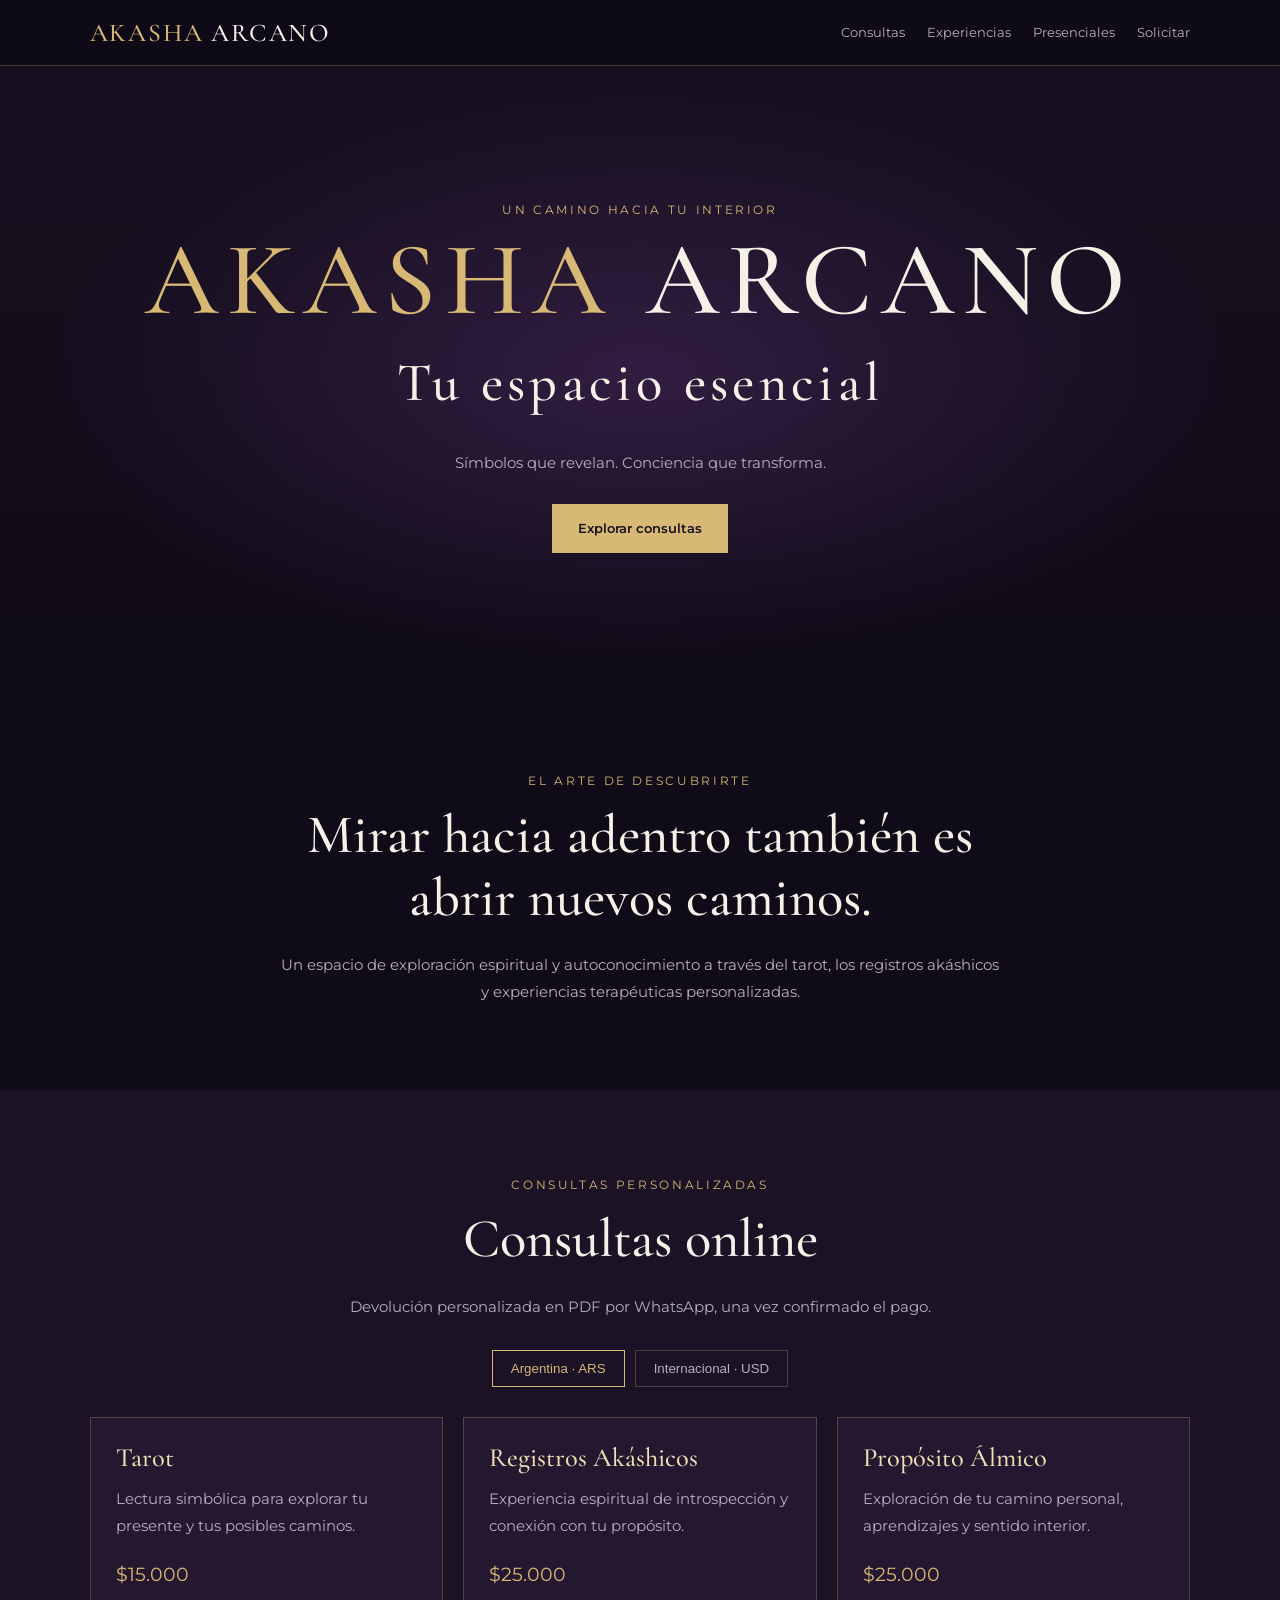
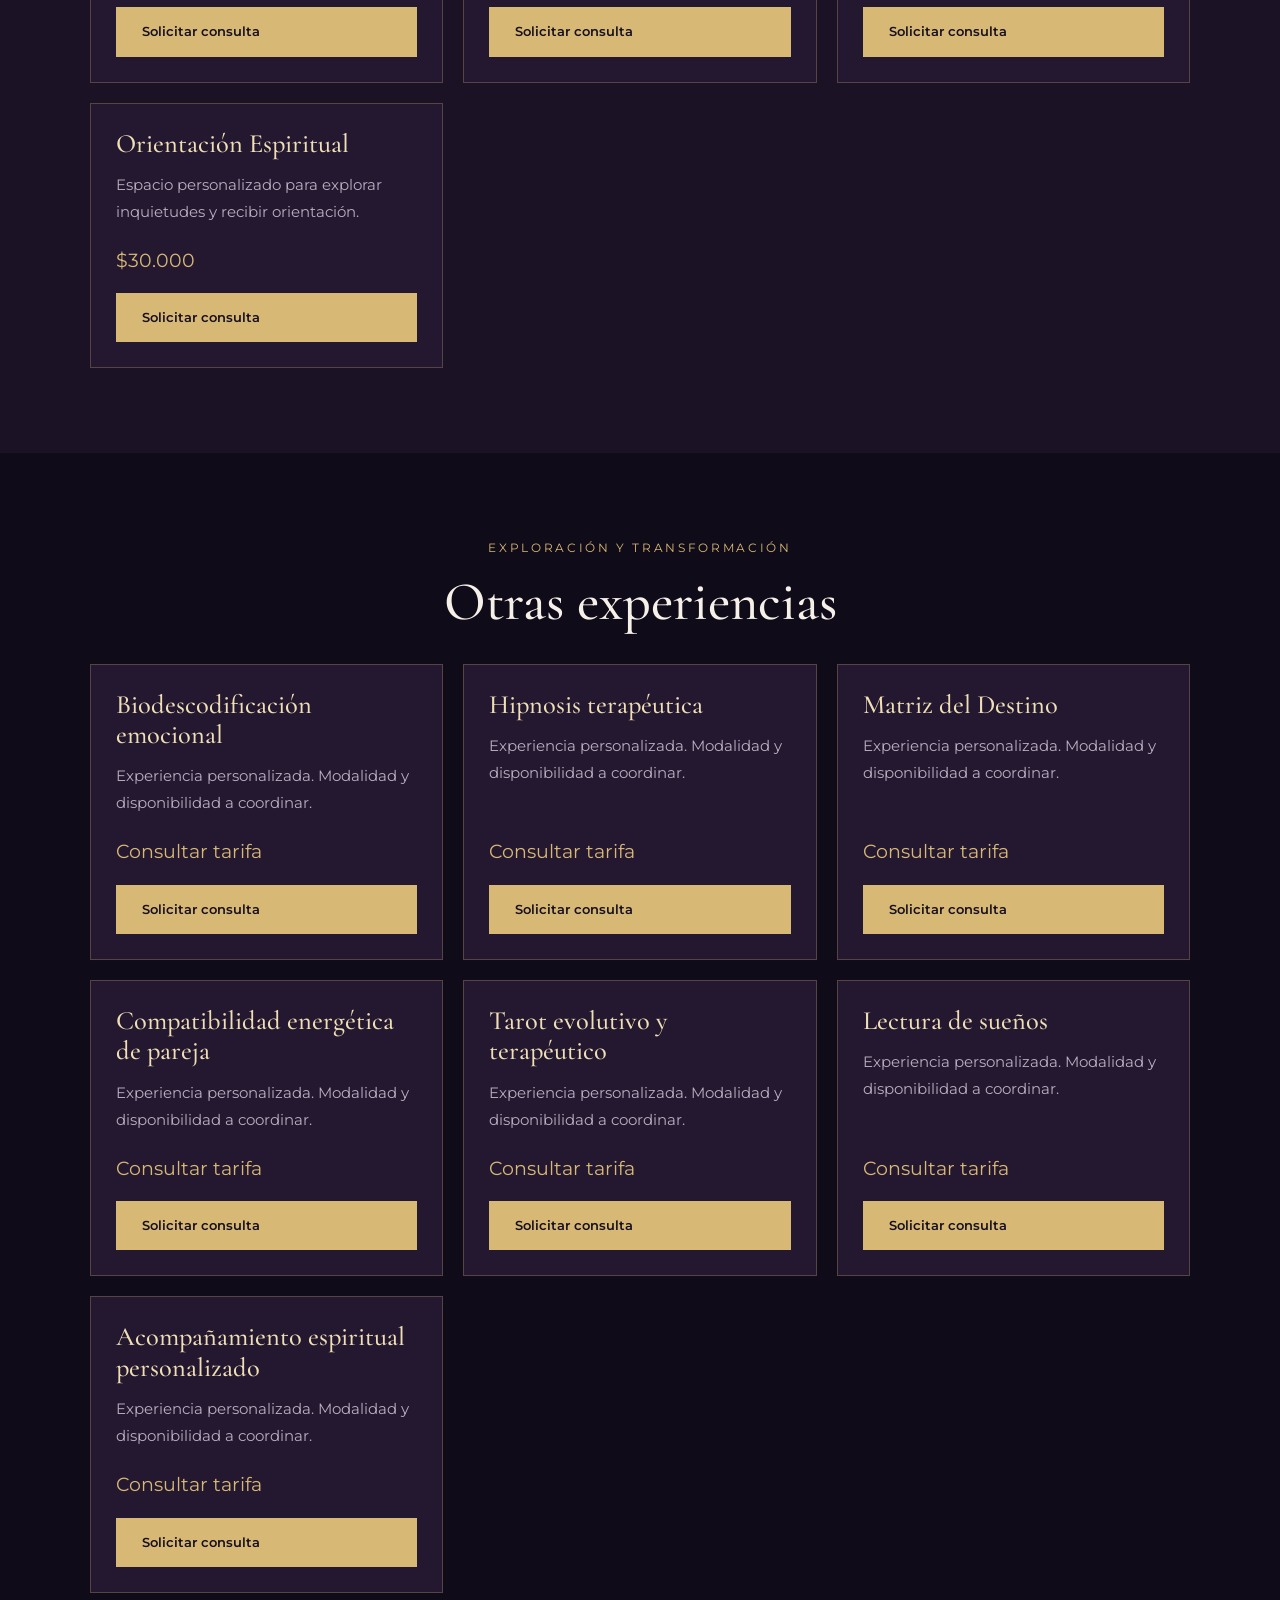
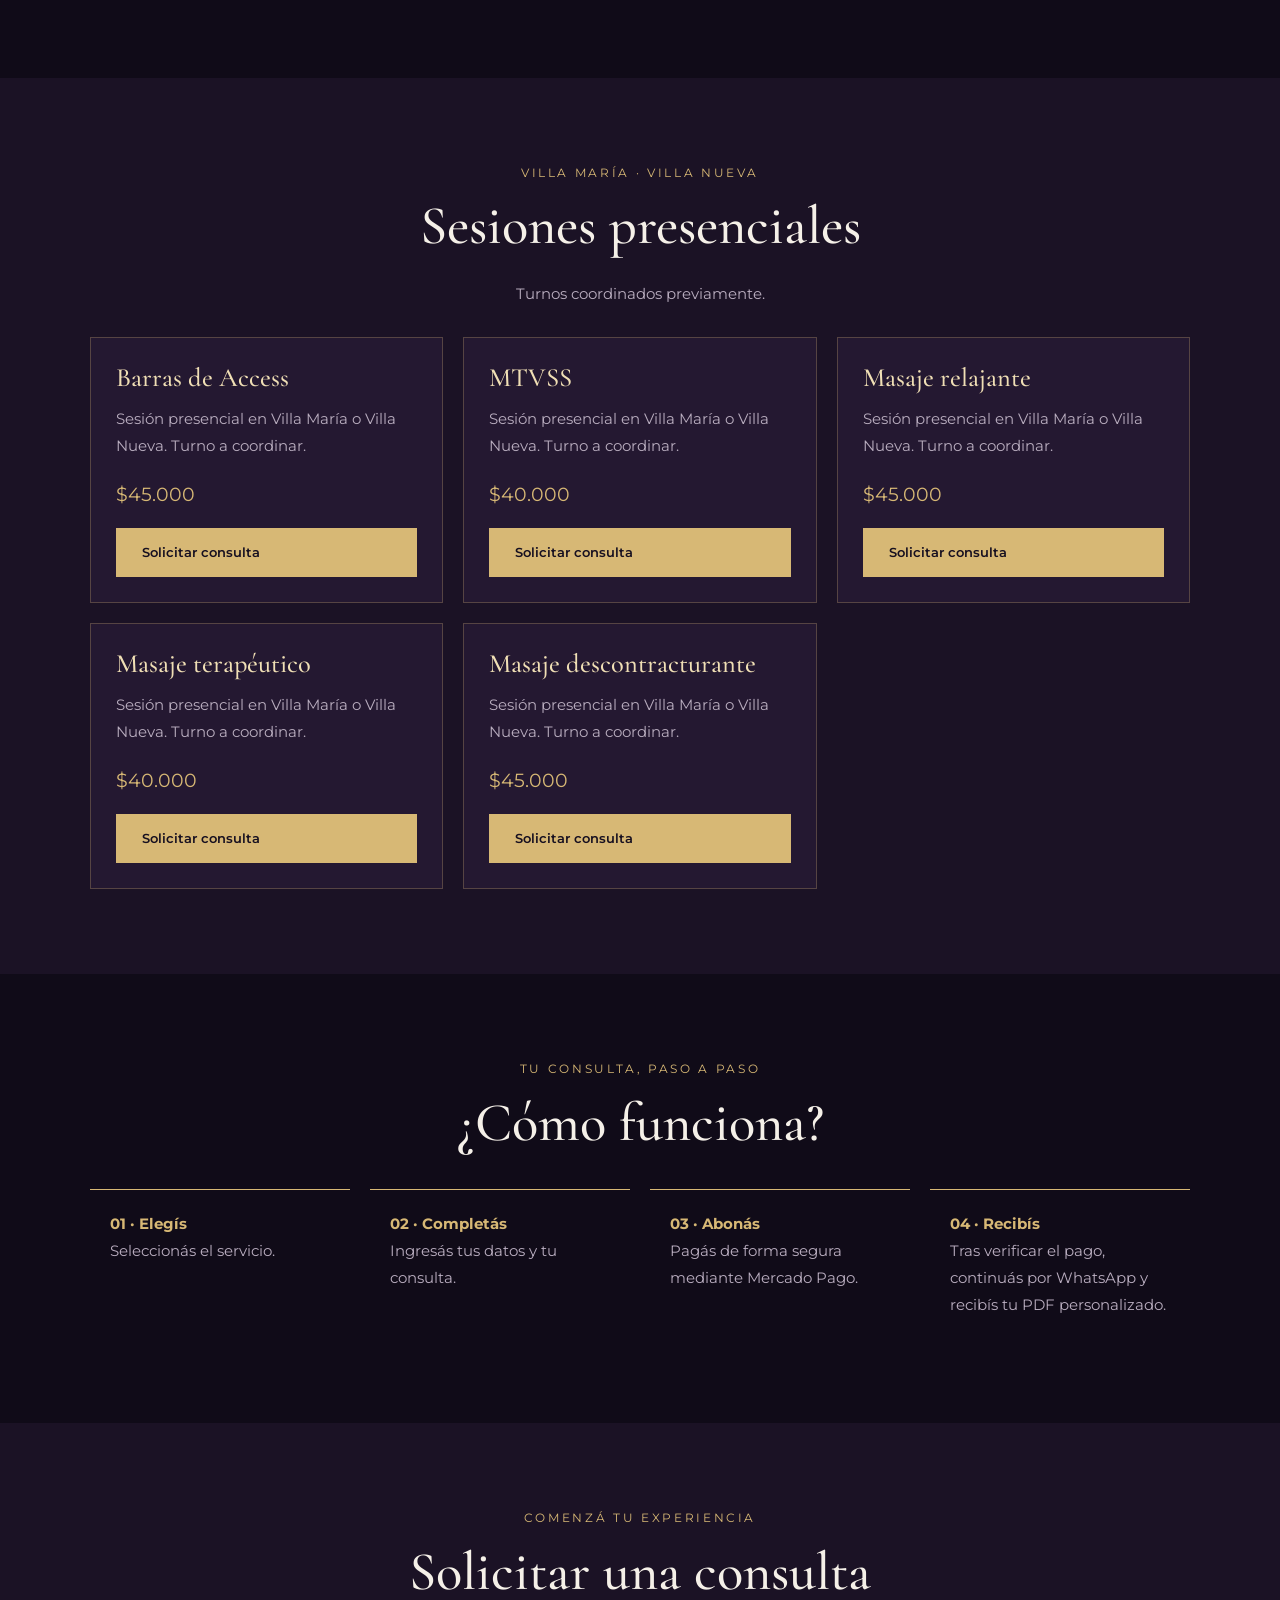
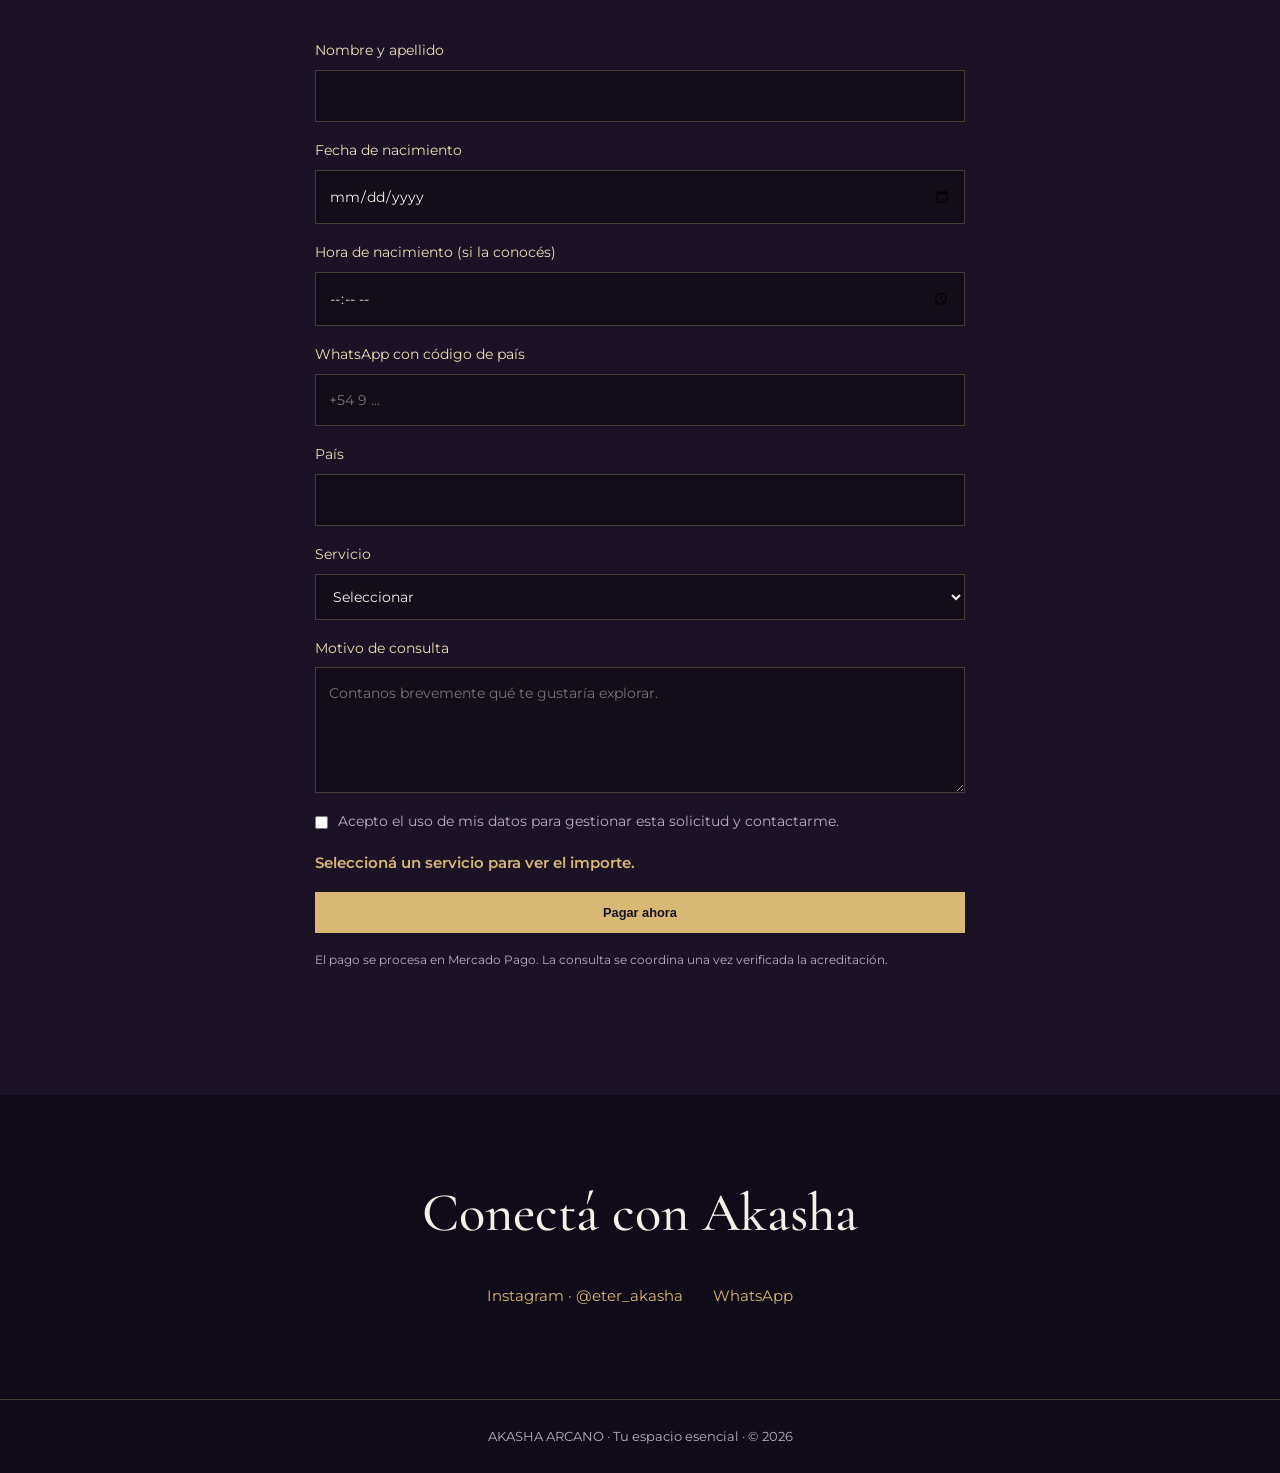
==== index.html @ a6771980 "Add files via upload" ====
<!doctype html>
<html lang="es">
<head>
  <meta charset="utf-8">
  <meta name="viewport" content="width=device-width, initial-scale=1">
  <meta name="description" content="Akasha Arcano — Tu espacio esencial. Consultas y experiencias personalizadas.">
  <title>Akasha Arcano | Tu espacio esencial</title>
  <link rel="preconnect" href="https://fonts.googleapis.com">
  <link rel="preconnect" href="https://fonts.gstatic.com" crossorigin>
  <link href="https://fonts.googleapis.com/css2?family=Cormorant+Garamond:wght@400;500;600&family=Montserrat:wght@300;400;500;600&display=swap" rel="stylesheet">
  <link rel="stylesheet" href="/style.css">
</head>
<body>
<header class="header">
  <a class="logo" href="#inicio">AKASHA <span>ARCANO</span></a>
  <nav><a href="#consultas">Consultas</a><a href="#experiencias">Experiencias</a><a href="#presenciales">Presenciales</a><a href="#solicitud">Solicitar</a></nav>
</header>
<main>
  <section class="hero" id="inicio">
    <div class="eyebrow">UN CAMINO HACIA TU INTERIOR</div>
    <h1>AKASHA <span>ARCANO</span></h1>
    <h2>Tu espacio esencial</h2>
    <p>Símbolos que revelan. Conciencia que transforma.</p>
    <a class="button" href="#consultas">Explorar consultas</a>
  </section>
  <section class="intro">
    <div class="eyebrow">EL ARTE DE DESCUBRIRTE</div>
    <h2>Mirar hacia adentro también es abrir nuevos caminos.</h2>
    <p>Un espacio de exploración espiritual y autoconocimiento a través del tarot, los registros akáshicos y experiencias terapéuticas personalizadas.</p>
  </section>
  <section class="section dark" id="consultas">
    <div class="eyebrow">CONSULTAS PERSONALIZADAS</div><h2>Consultas online</h2>
    <p>Devolución personalizada en PDF por WhatsApp, una vez confirmado el pago.</p>
    <div class="currency"><button type="button" data-currency="ars" class="active">Argentina · ARS</button><button type="button" data-currency="usd">Internacional · USD</button></div>
    <div class="catalog" id="catalog"></div>
  </section>
  <section class="section" id="experiencias">
    <div class="eyebrow">EXPLORACIÓN Y TRANSFORMACIÓN</div><h2>Otras experiencias</h2><div class="catalog" id="extras"></div>
  </section>
  <section class="section dark" id="presenciales">
    <div class="eyebrow">VILLA MARÍA · VILLA NUEVA</div><h2>Sesiones presenciales</h2><p>Turnos coordinados previamente.</p><div class="catalog" id="onsite"></div>
  </section>
  <section class="section">
    <div class="eyebrow">TU CONSULTA, PASO A PASO</div><h2>¿Cómo funciona?</h2>
    <div class="steps"><article><b>01 · Elegís</b><p>Seleccionás el servicio.</p></article><article><b>02 · Completás</b><p>Ingresás tus datos y tu consulta.</p></article><article><b>03 · Abonás</b><p>Pagás de forma segura mediante Mercado Pago.</p></article><article><b>04 · Recibís</b><p>Tras verificar el pago, continuás por WhatsApp y recibís tu PDF personalizado.</p></article></div>
  </section>
  <section class="section dark" id="solicitud">
    <div class="eyebrow">COMENZÁ TU EXPERIENCIA</div><h2>Solicitar una consulta</h2>
    <form id="requestForm">
      <label>Nombre y apellido<input name="nombre" required maxlength="120" autocomplete="name"></label>
      <label>Fecha de nacimiento<input name="fecha" type="date" required></label>
      <label>Hora de nacimiento (si la conocés)<input name="hora" type="time"></label>
      <label>WhatsApp con código de país<input name="telefono" type="tel" placeholder="+54 9 ..." required></label>
      <label>País<input name="pais" required autocomplete="country-name"></label>
      <label>Servicio<select id="serviceSelect" name="servicio" required><option value="">Seleccionar</option></select></label>
      <label>Motivo de consulta<textarea name="motivo" rows="4" maxlength="1500" placeholder="Contanos brevemente qué te gustaría explorar."></textarea></label>
      <label class="consent"><input type="checkbox" name="consentimiento" required> Acepto el uso de mis datos para gestionar esta solicitud y contactarme.</label>
      <p id="priceSummary" class="price-summary">Seleccioná un servicio para ver el importe.</p>
      <button class="button" type="submit" id="payButton">Pagar ahora</button>
      <p class="small-note">El pago se procesa en Mercado Pago. La consulta se coordina una vez verificada la acreditación.</p>
      <p id="formMessage" role="status" aria-live="polite"></p>
    </form>
  </section>
  <section class="contact"><h2>Conectá con Akasha</h2><a href="https://www.instagram.com/eter_akasha/" target="_blank" rel="noopener">Instagram · @eter_akasha</a><a href="https://wa.me/5493534811328" target="_blank" rel="noopener">WhatsApp</a></section>
</main>
<footer>AKASHA ARCANO · Tu espacio esencial · © 2026</footer>
<script src="/script.js" defer></script>
</body>
</html>
---- style.css ----
@import url('https://fonts.googleapis.com/css2?family=Cormorant+Garamond:wght@400;500;600&family=Montserrat:wght@300;400;500;600&display=swap');
:root{--bg:#100b18;--panel:#1b1225;--card:#241831;--gold:#d7b875;--pale:#f0dfb5;--white:#f5f0e8;--muted:#b9adbf;--line:rgba(215,184,117,.28)}
*{box-sizing:border-box;margin:0;padding:0}
html{scroll-behavior:smooth;scroll-padding-top:90px}
body{background:var(--bg);color:var(--white);font:15px/1.8 Montserrat,sans-serif}
h1,h2,h3,.logo{font-family:'Cormorant Garamond',serif;font-weight:500;line-height:1.15}
h1{font-size:clamp(3rem,9vw,6.5rem);letter-spacing:.08em;color:var(--gold)}
h1 span,.logo span{color:var(--white)}
h2{font-size:clamp(2rem,5vw,3.4rem);margin:12px 0 22px}
p{color:var(--muted)}
a{color:inherit;text-decoration:none}
.header{position:sticky;top:0;z-index:5;background:#100b18f2;border-bottom:1px solid var(--line);padding:18px 7%;display:flex;justify-content:space-between;align-items:center;gap:20px}
.logo{font-size:1.6rem;color:var(--gold);letter-spacing:.07em}
nav{display:flex;gap:22px;flex-wrap:wrap}
nav a{font-size:.8rem;color:var(--muted)}
nav a:hover,.contact a:hover{color:var(--gold)}
.hero{min-height:620px;padding:100px 20px;display:flex;flex-direction:column;align-items:center;justify-content:center;text-align:center;background:radial-gradient(ellipse at center,rgba(94,52,119,.4),transparent 65%),linear-gradient(#171020,#100b18)}
.hero h2{letter-spacing:.08em}
.hero p{margin:12px 0 28px}
.eyebrow{color:var(--gold);font-size:.72rem;letter-spacing:.23em;text-transform:uppercase}
.button{display:inline-block;background:var(--gold);color:#171020;border:1px solid var(--gold);padding:12px 25px;font-size:.8rem;font-weight:600;cursor:pointer}
.button:hover{background:transparent;color:var(--gold)}
.button:disabled{opacity:.6;cursor:wait}
.section,.intro{padding:85px 7%;text-align:center}
.intro{max-width:950px;margin:auto}
.intro p:last-child{max-width:720px;margin:auto}
.dark{background:var(--panel)}
.currency{display:flex;justify-content:center;gap:10px;margin:30px;flex-wrap:wrap}
.currency button{background:transparent;border:1px solid var(--line);color:var(--muted);padding:10px 18px;cursor:pointer}
.currency button.active{border-color:var(--gold);color:var(--gold)}
.catalog{max-width:1150px;margin:30px auto 0;display:grid;grid-template-columns:repeat(3,minmax(0,1fr));gap:20px;text-align:left}
.service-card{background:var(--card);border:1px solid var(--line);padding:25px;display:flex;flex-direction:column;min-height:250px}
.service-card h3{font-size:1.65rem;color:var(--pale);margin-bottom:12px}
.service-card p{flex:1;margin-bottom:18px}
.price{color:var(--gold);font-size:1.2rem;margin-bottom:16px}
.steps{max-width:1100px;margin:35px auto 0;display:grid;grid-template-columns:repeat(4,1fr);gap:20px;text-align:left}
.steps article{padding:20px;border-top:1px solid var(--gold)}
.steps b{color:var(--gold)}
form{max-width:650px;margin:35px auto 0;text-align:left;display:grid;gap:16px}
form label{display:grid;gap:7px;color:var(--pale);font-size:.85rem}
form input,form select,form textarea{width:100%;padding:13px;background:#120d19;color:var(--white);border:1px solid var(--line);font:inherit}
form select option{background:#120d19}
form .consent{display:flex;align-items:flex-start;gap:10px;color:var(--muted)}
form .consent input{width:auto;margin-top:7px}
form button{width:100%}
.price-summary{color:var(--gold);font-weight:600}
.small-note{font-size:.78rem}
#formMessage{min-height:1.5em}
.contact{text-align:center;padding:75px 20px}
.contact a{display:inline-block;color:var(--gold);margin:15px}
footer{text-align:center;padding:25px;border-top:1px solid var(--line);color:var(--muted);font-size:.8rem}
@media(max-width:850px){.catalog{grid-template-columns:repeat(2,1fr)}.steps{grid-template-columns:repeat(2,1fr)}.header{flex-direction:column}}
@media(max-width:560px){.catalog,.steps{grid-template-columns:1fr}.section,.intro{padding:65px 20px}.hero{min-height:520px}nav{justify-content:center;gap:12px}nav a{font-size:.72rem}}
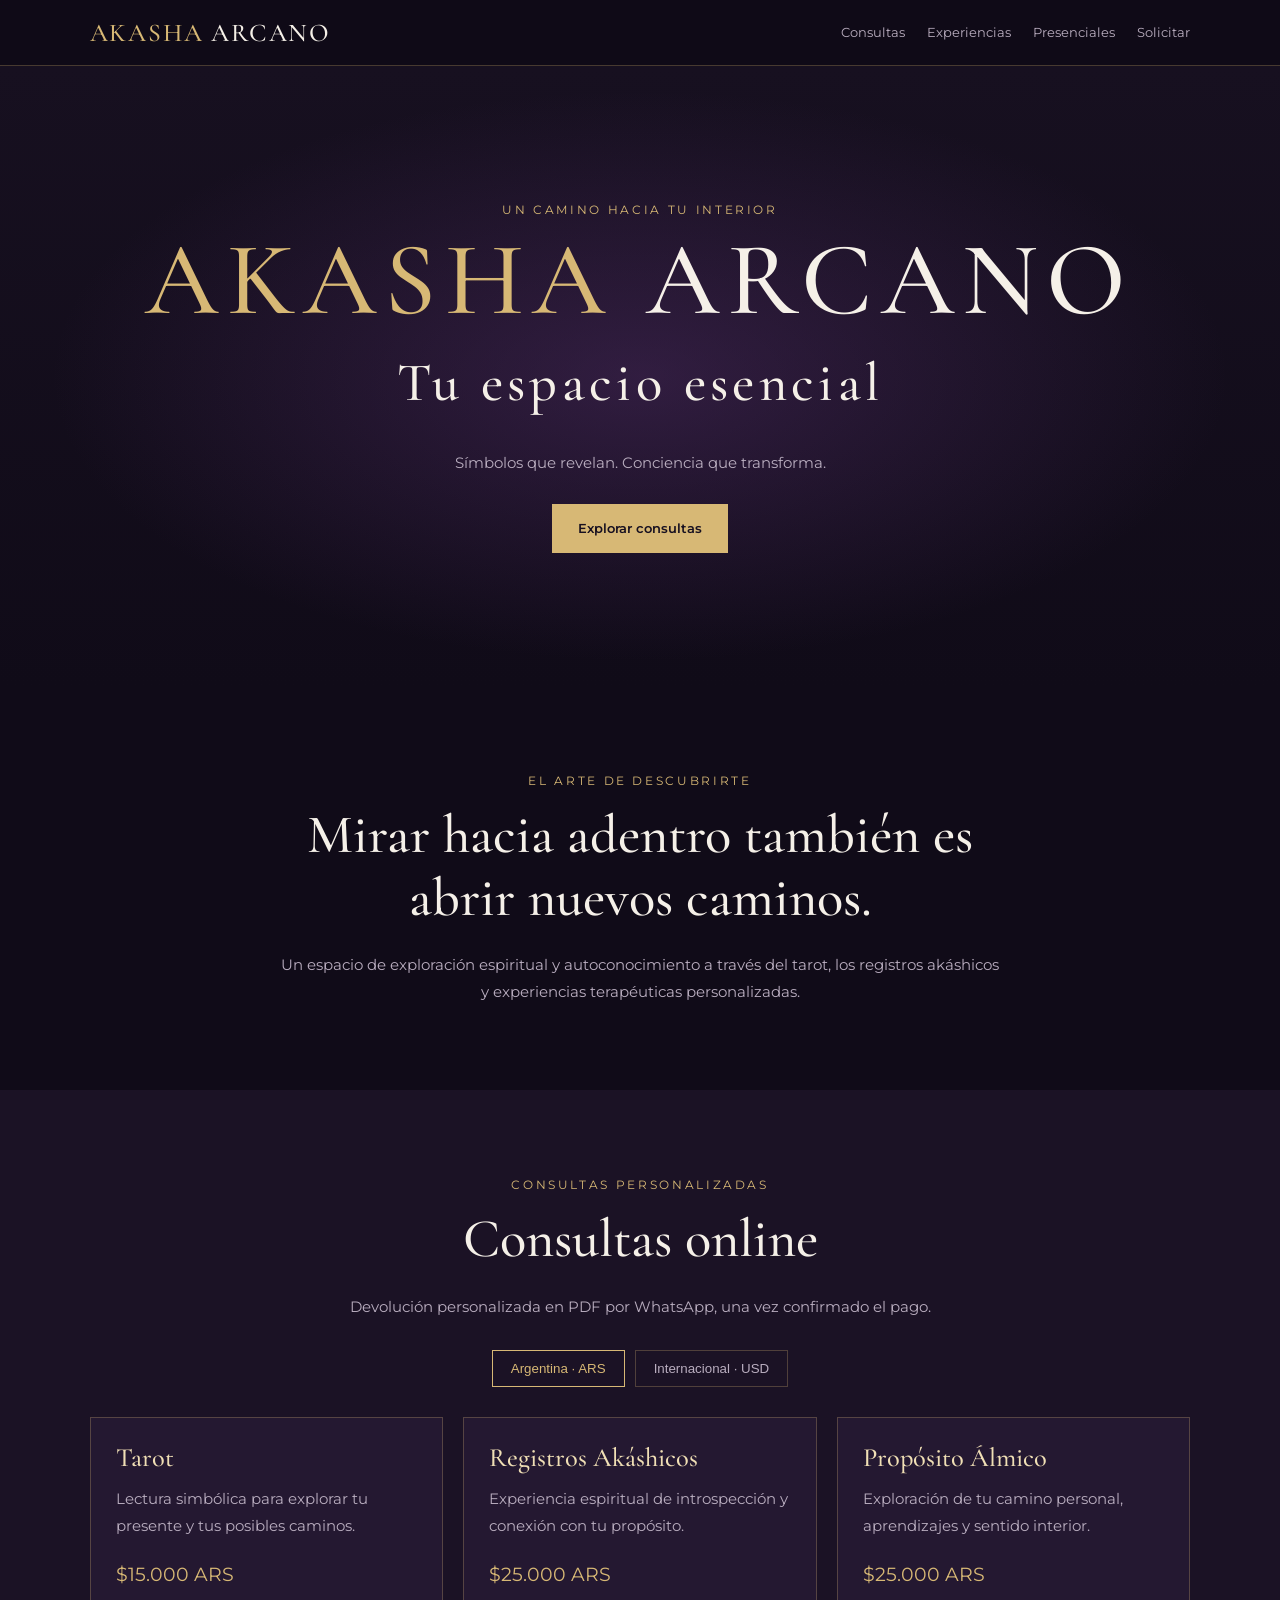
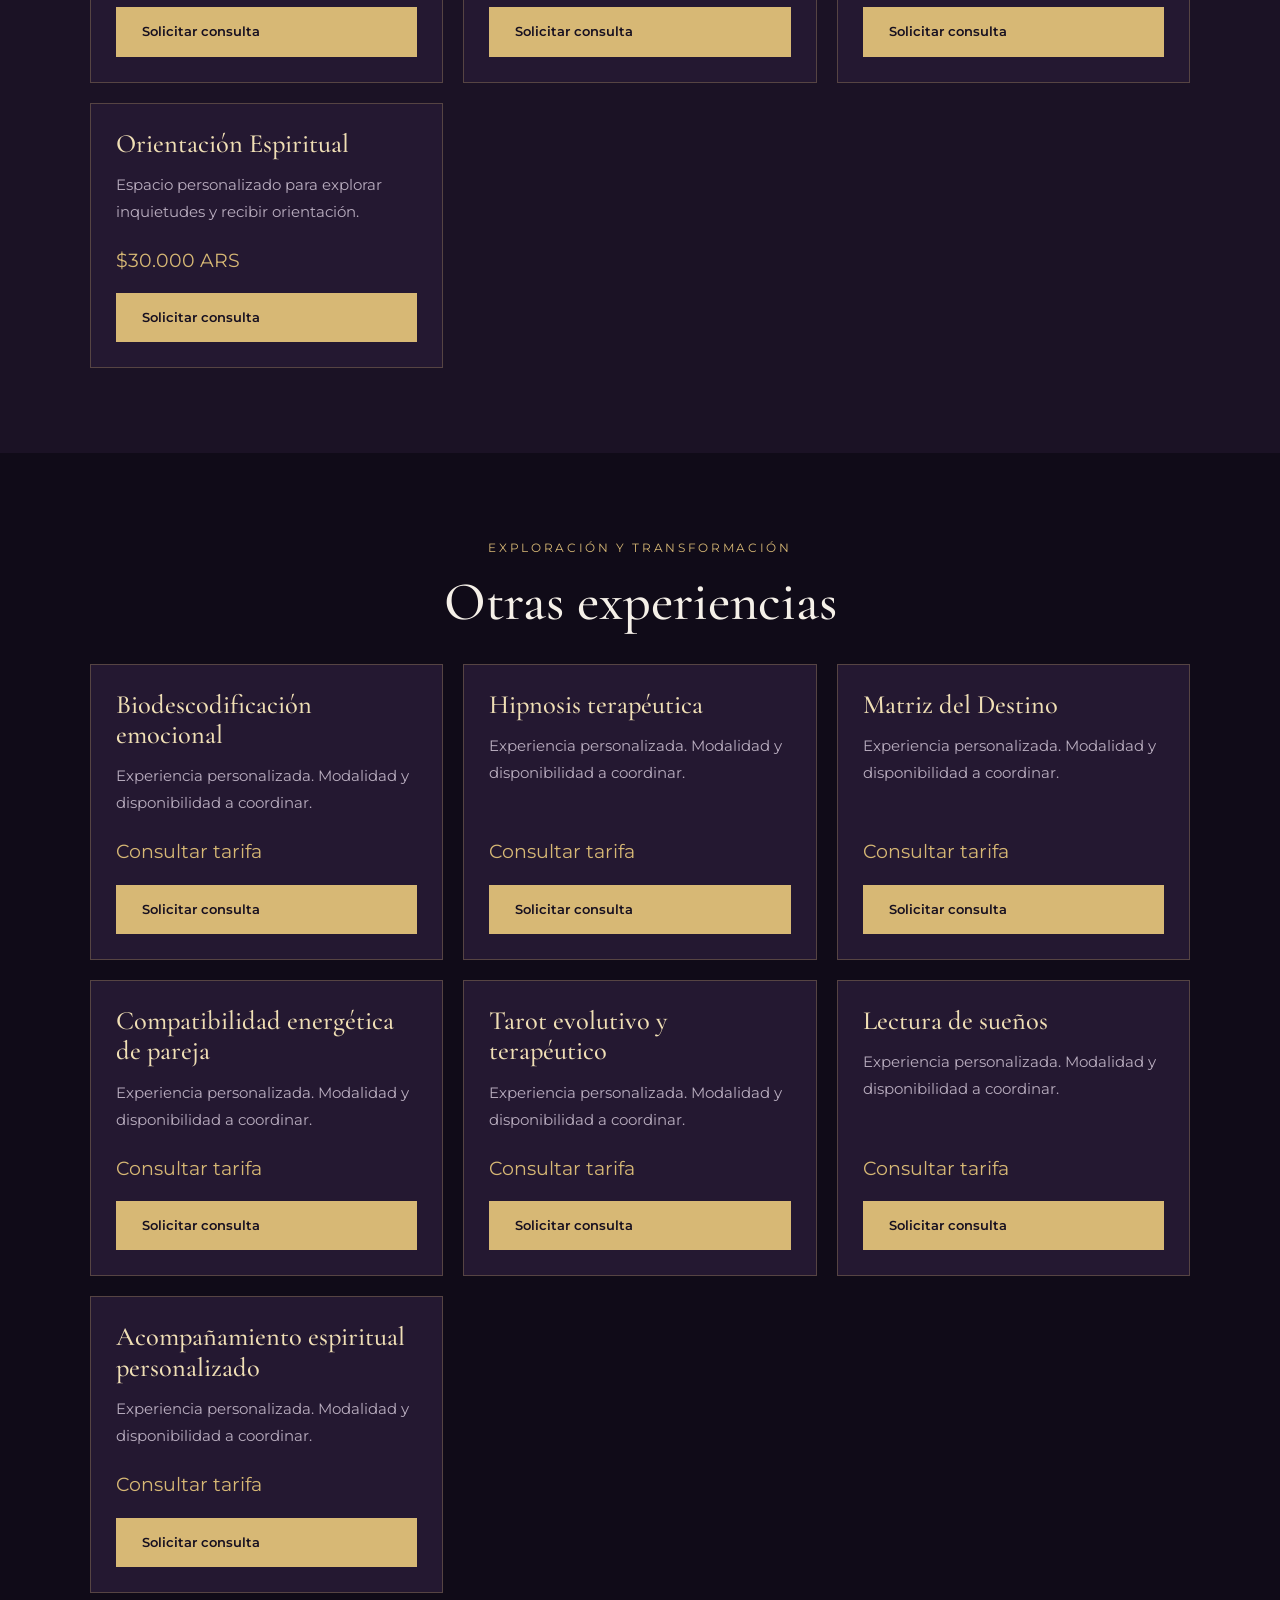
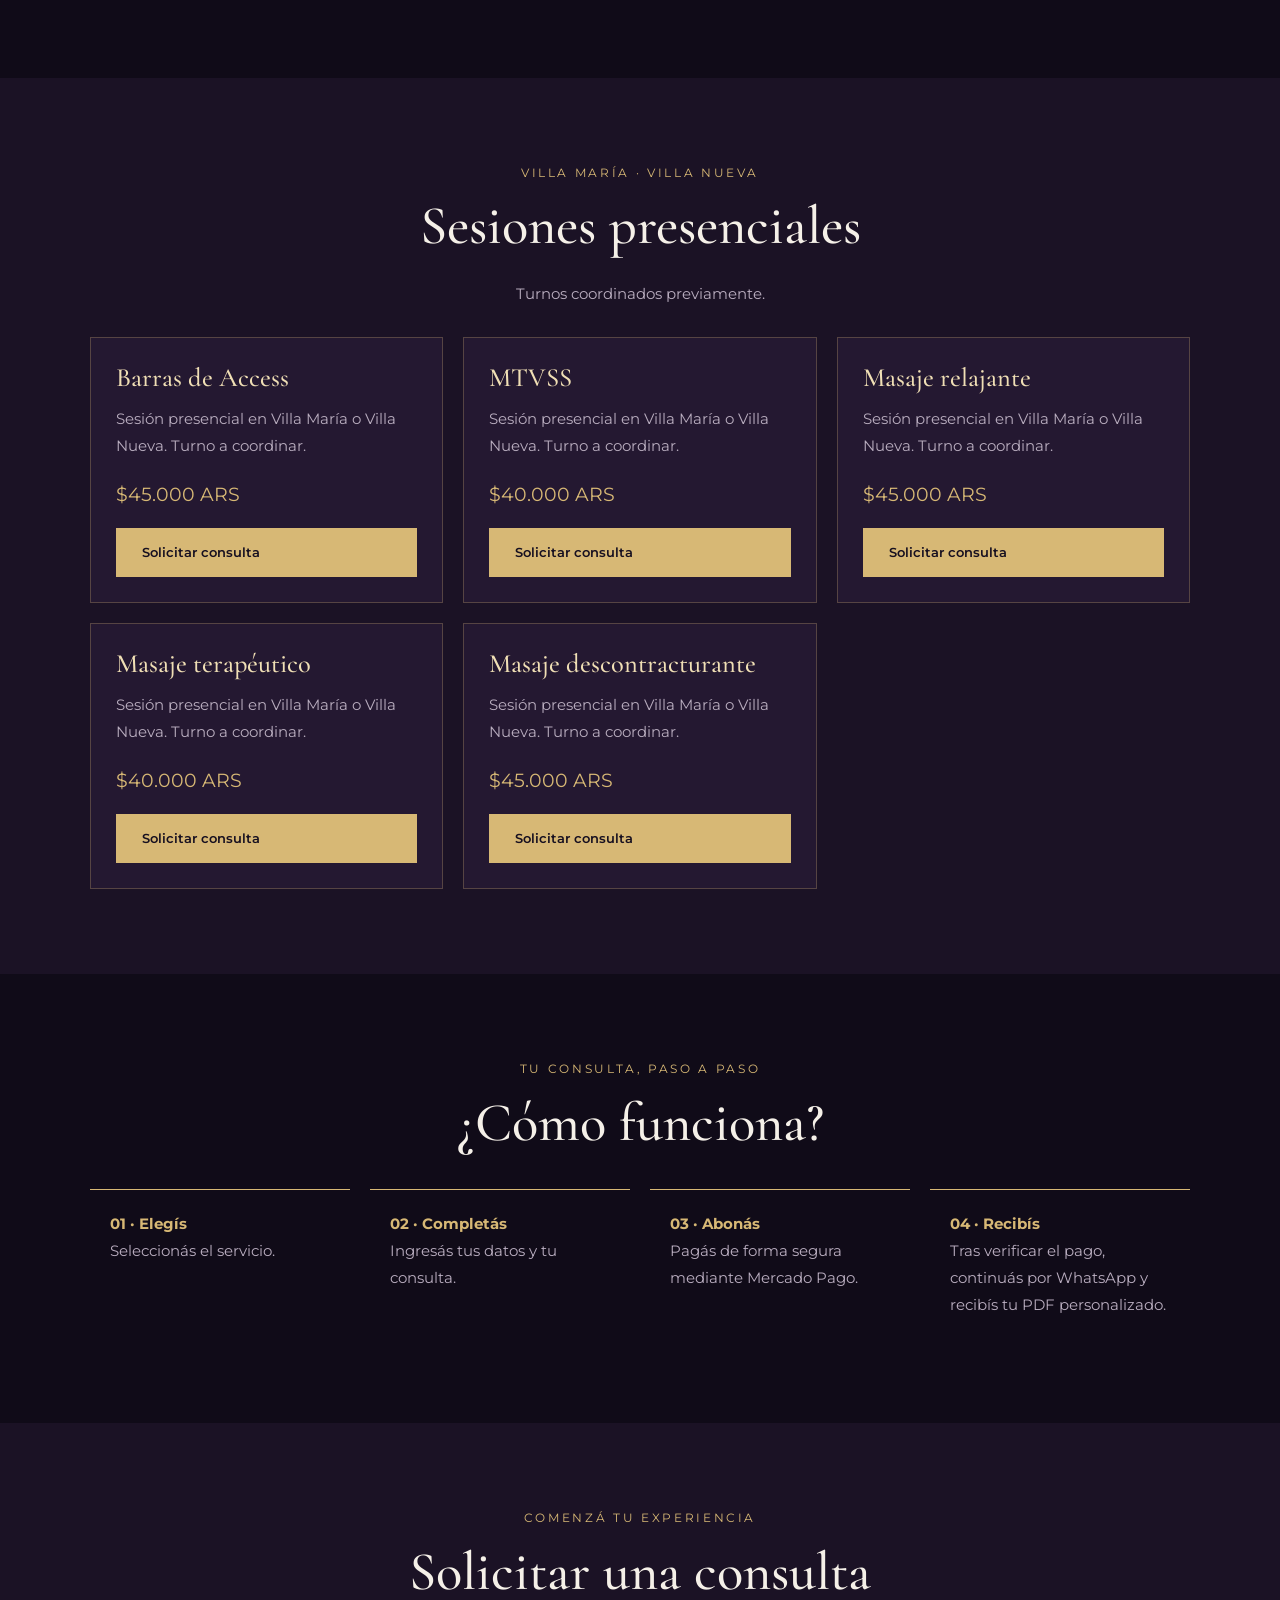
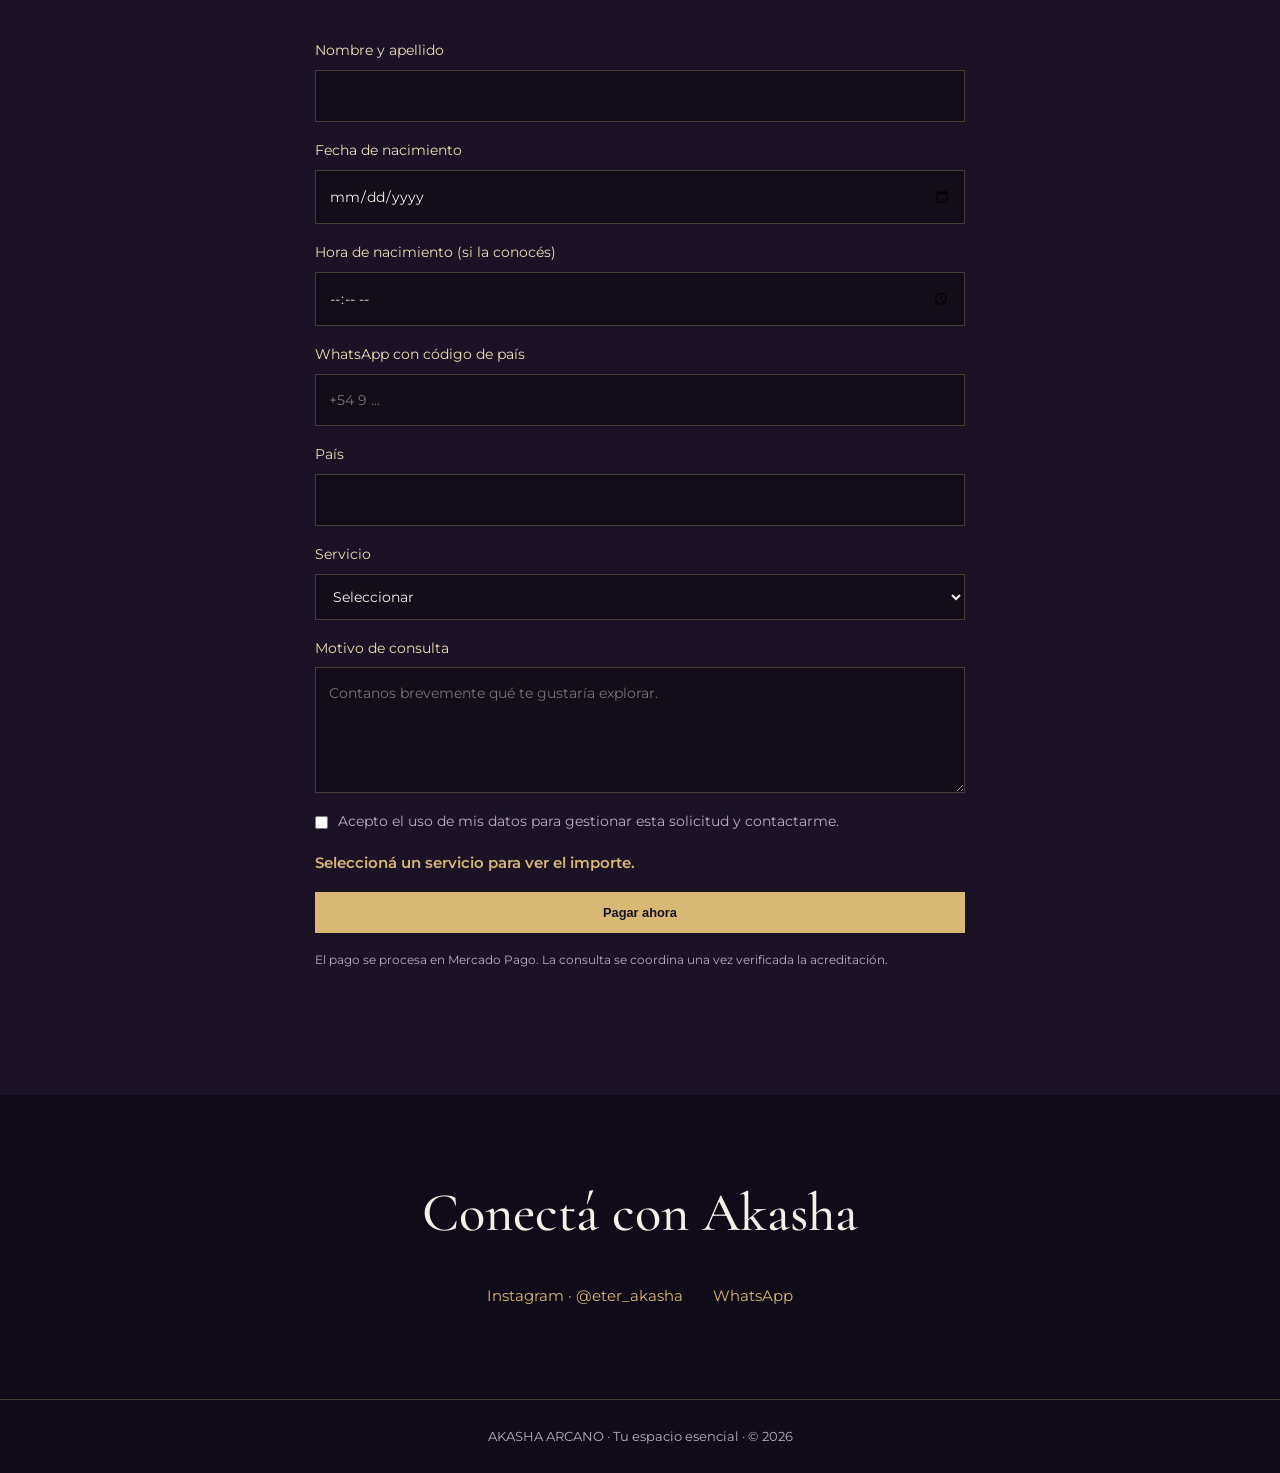
==== commit 755d5f73: "Fix HTML formatting in index.html" ====
--- a/index.html
+++ b/index.html
@@ -31,7 +31,7 @@
   <section class="section dark" id="consultas">
     <div class="eyebrow">CONSULTAS PERSONALIZADAS</div><h2>Consultas online</h2>
     <p>Devolución personalizada en PDF por WhatsApp, una vez confirmado el pago.</p>
-    <div class="currency"><button type="button" data-currency="ars" class="active">Argentina · ARS</button><button type="button" data-currency="usd">Internacional · USD</button></div>
+<div class="currency"><button type="button" data-currency="ars" class="active">Argentina · ARS</button><button type="button" data-currency="usd">Internacional · USD</button></div>
     <div class="catalog" id="catalog"></div>
   </section>
   <section class="section" id="experiencias">
@@ -66,4 +66,4 @@
 <footer>AKASHA ARCANO · Tu espacio esencial · © 2026</footer>
 <script src="/script.js" defer></script>
 </body>
-</html>+</html>
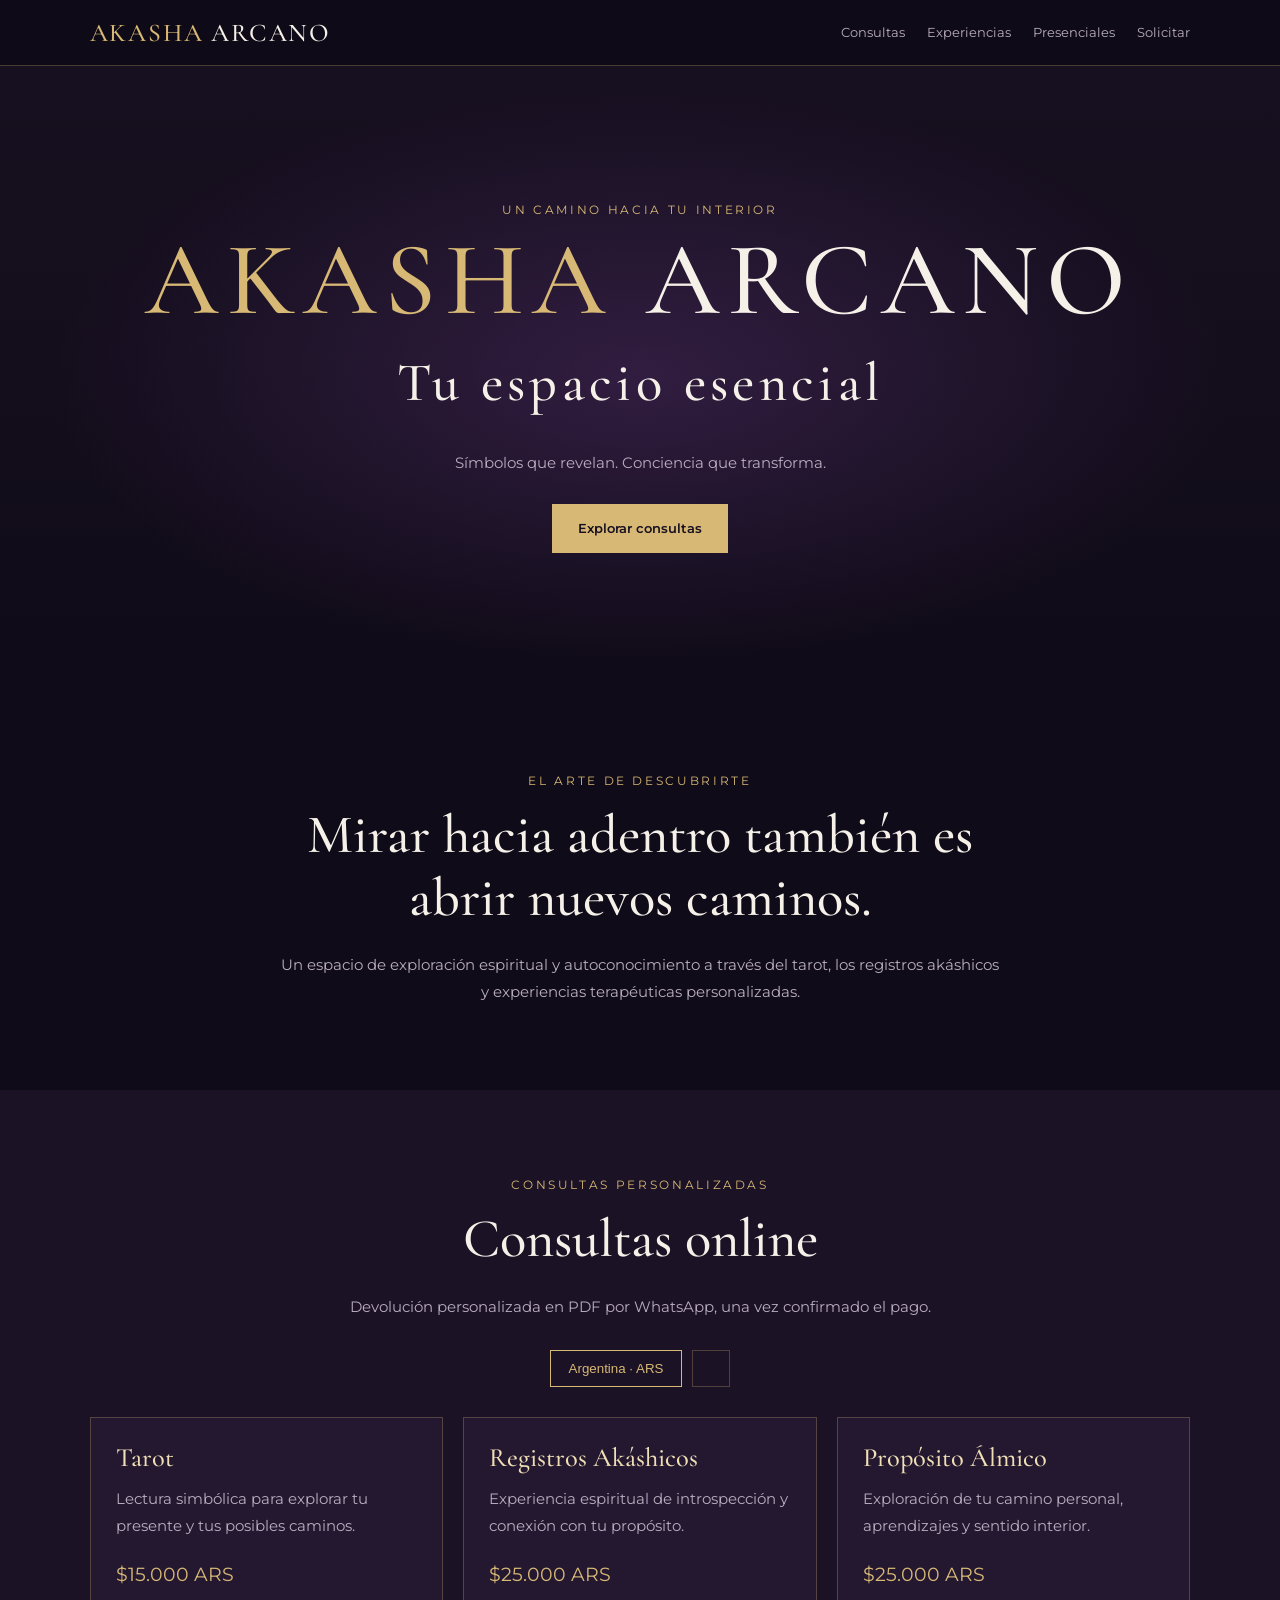
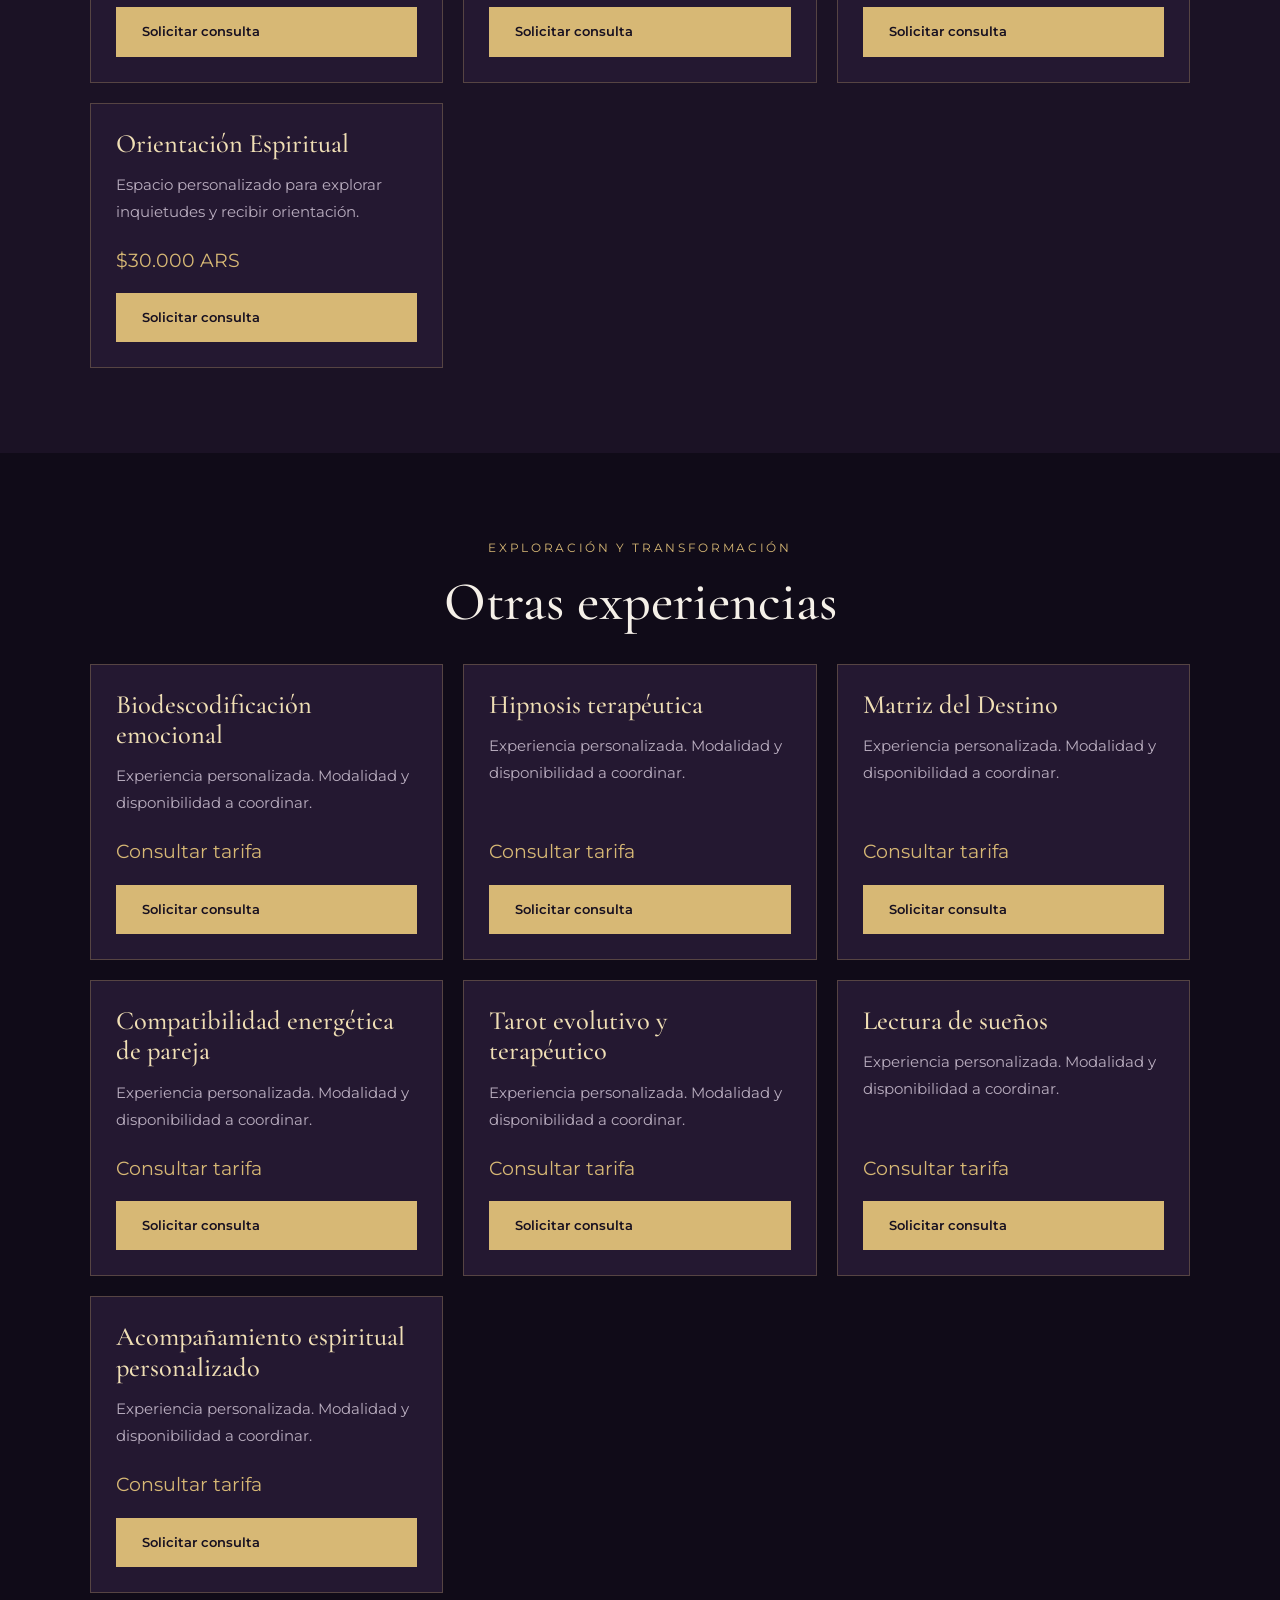
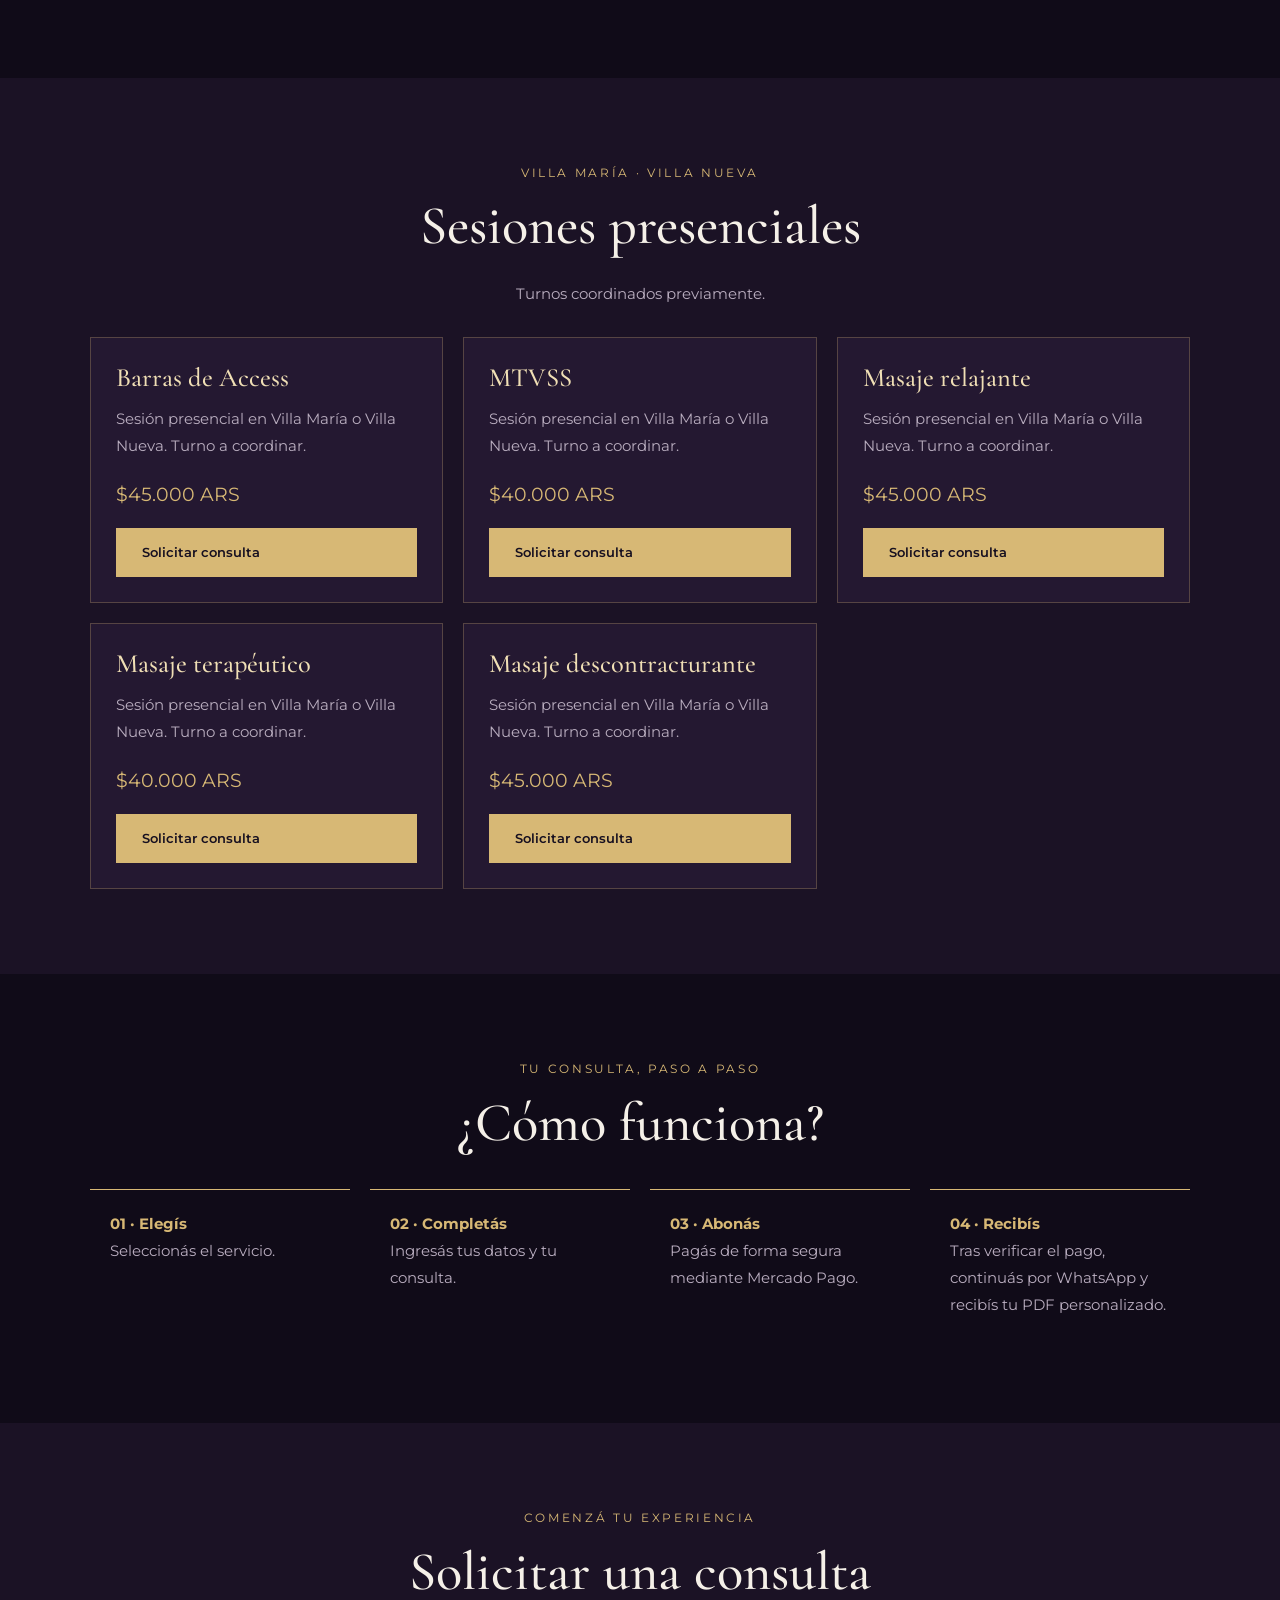
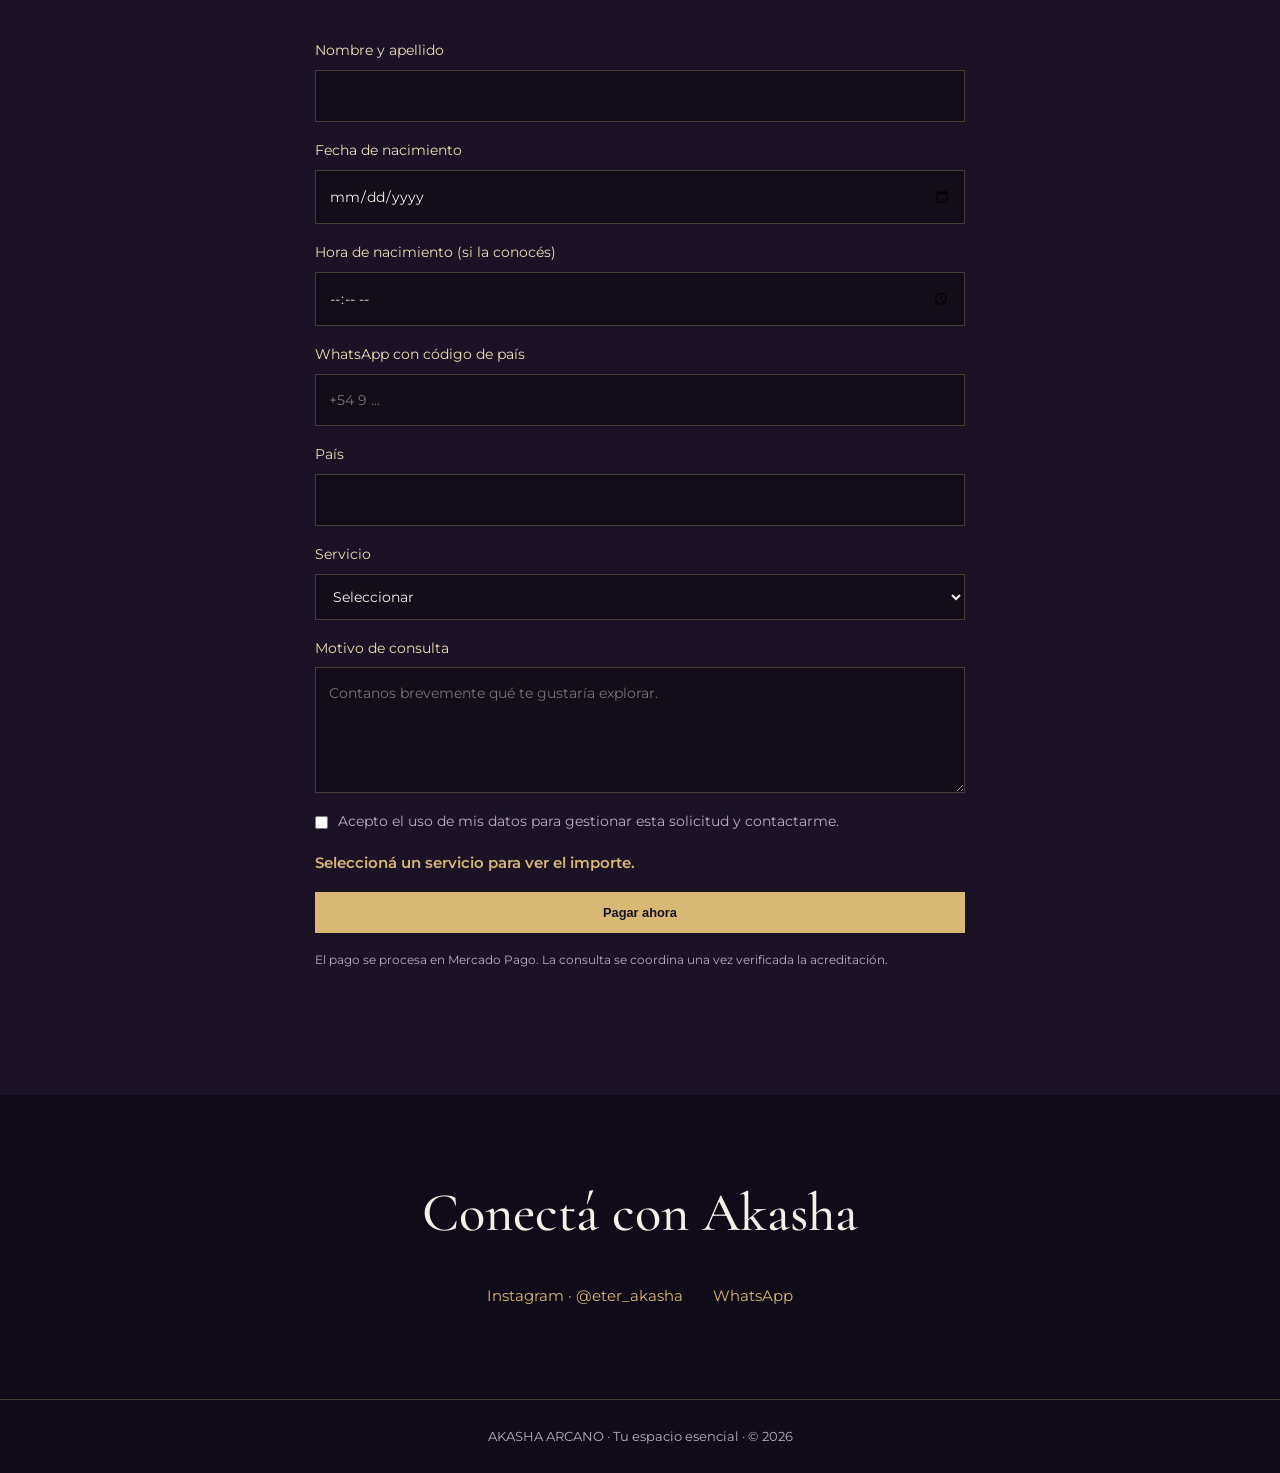
==== commit 01c63cdb: "Update currency button for USD Removed the text from the USD button in the currency section." ====
--- a/index.html
+++ b/index.html
@@ -31,7 +31,7 @@
   <section class="section dark" id="consultas">
     <div class="eyebrow">CONSULTAS PERSONALIZADAS</div><h2>Consultas online</h2>
     <p>Devolución personalizada en PDF por WhatsApp, una vez confirmado el pago.</p>
-<div class="currency"><button type="button" data-currency="ars" class="active">Argentina · ARS</button><button type="button" data-currency="usd">Internacional · USD</button></div>
+<div class="currency"><button type="button" data-currency="ars" class="active">Argentina · ARS</button><button type="button" data-currency="usd"></button></div>
     <div class="catalog" id="catalog"></div>
   </section>
   <section class="section" id="experiencias">
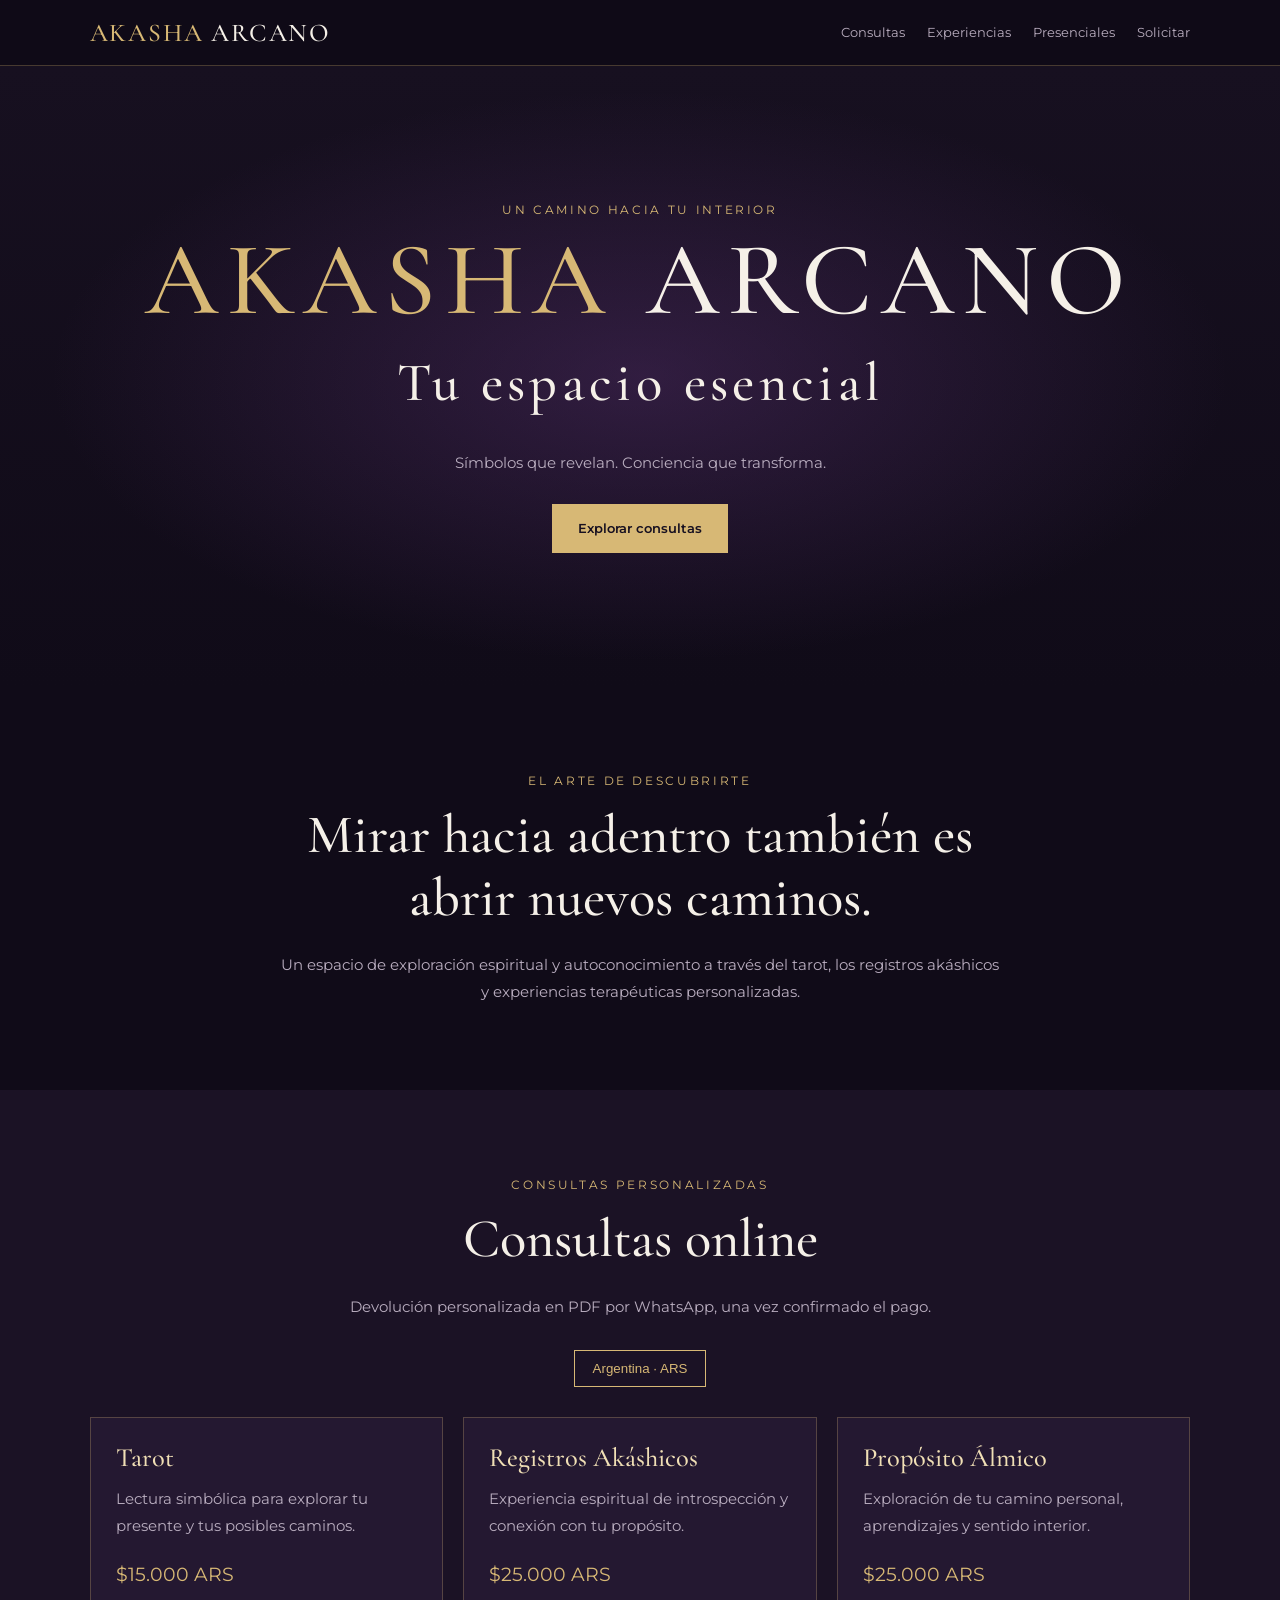
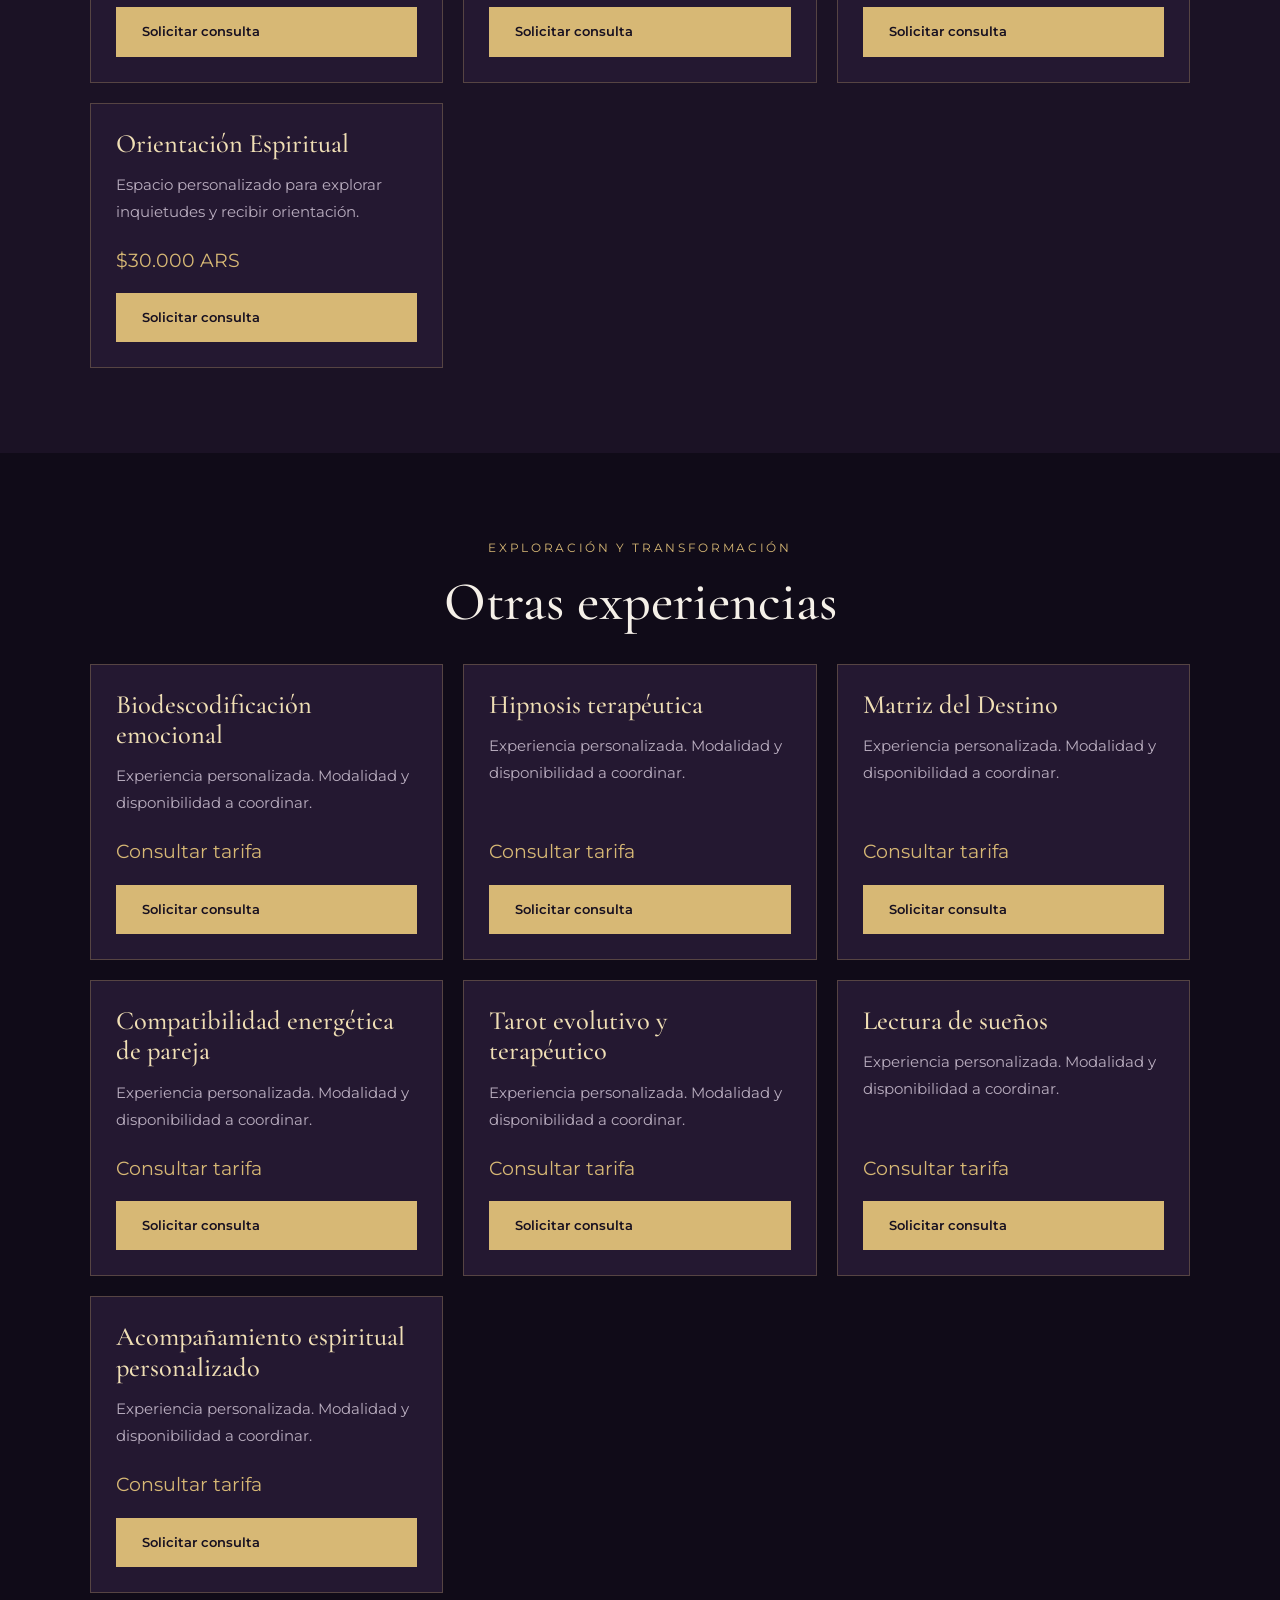
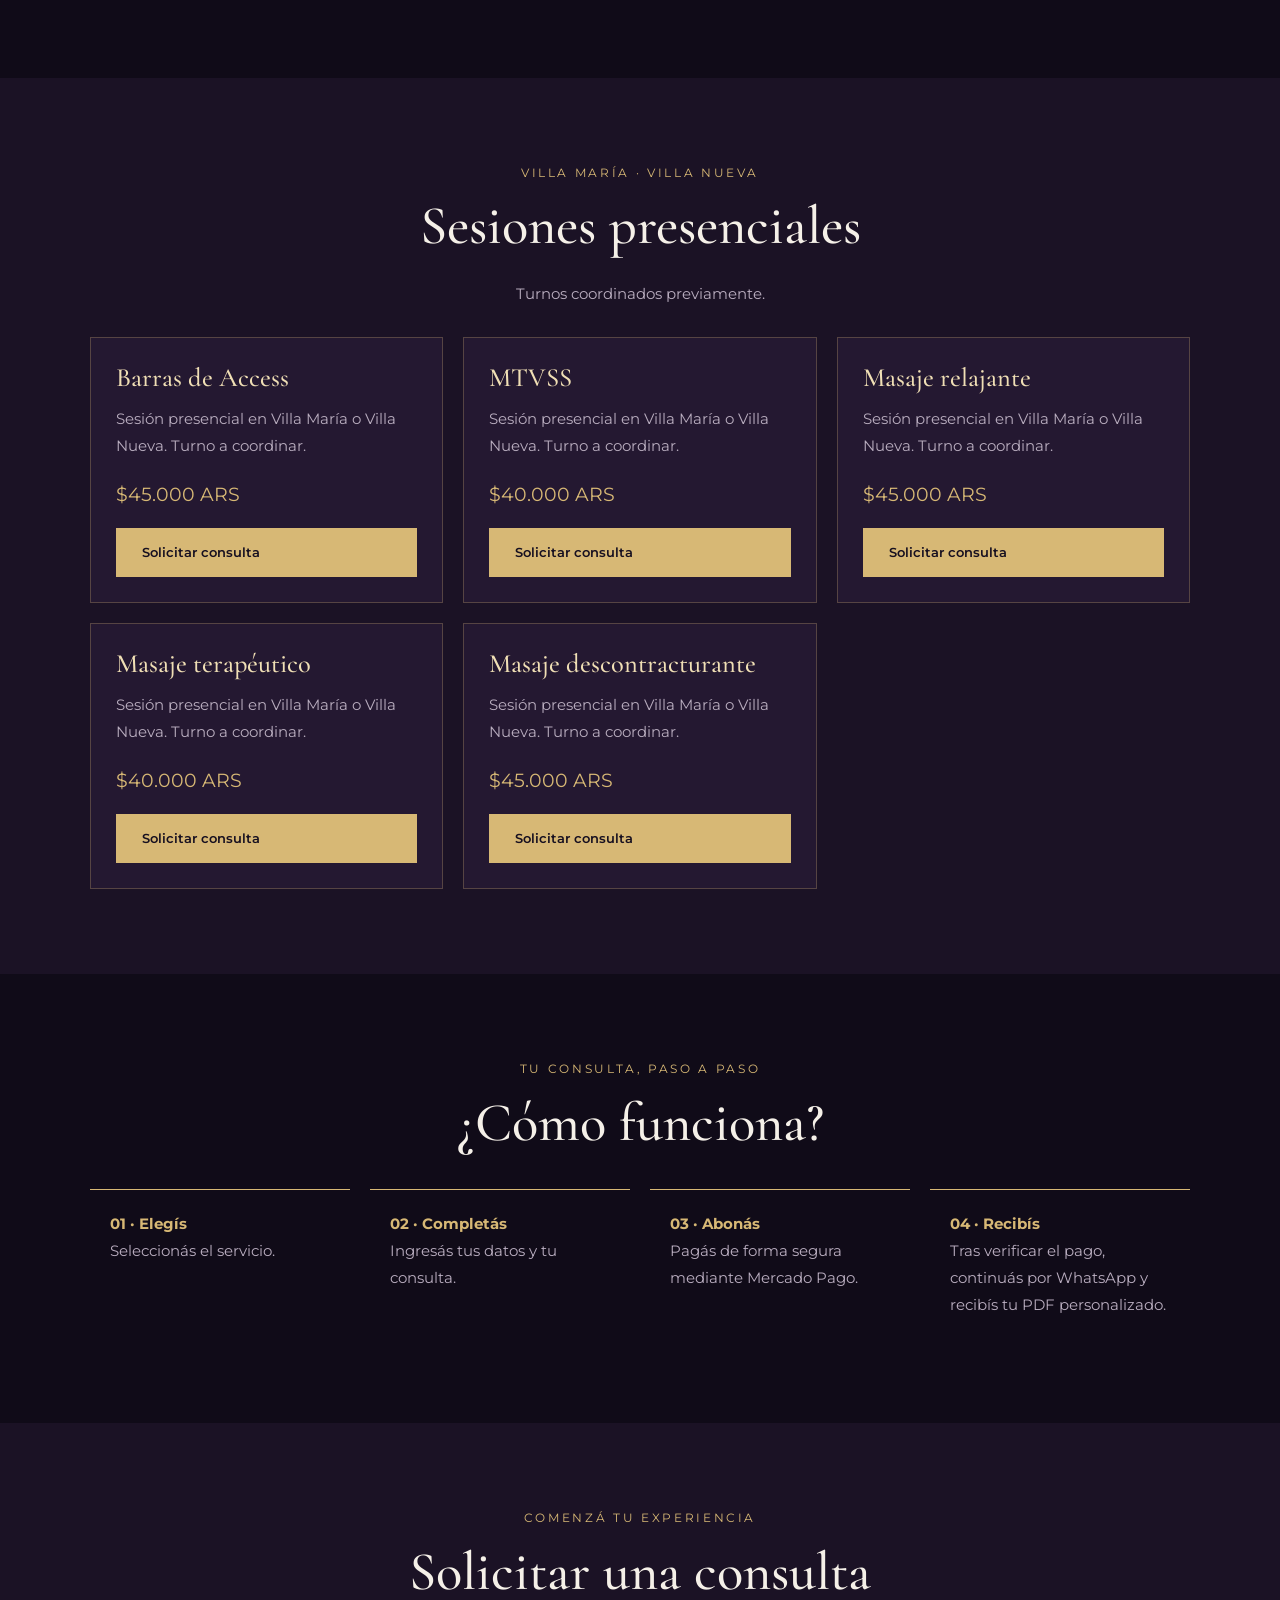
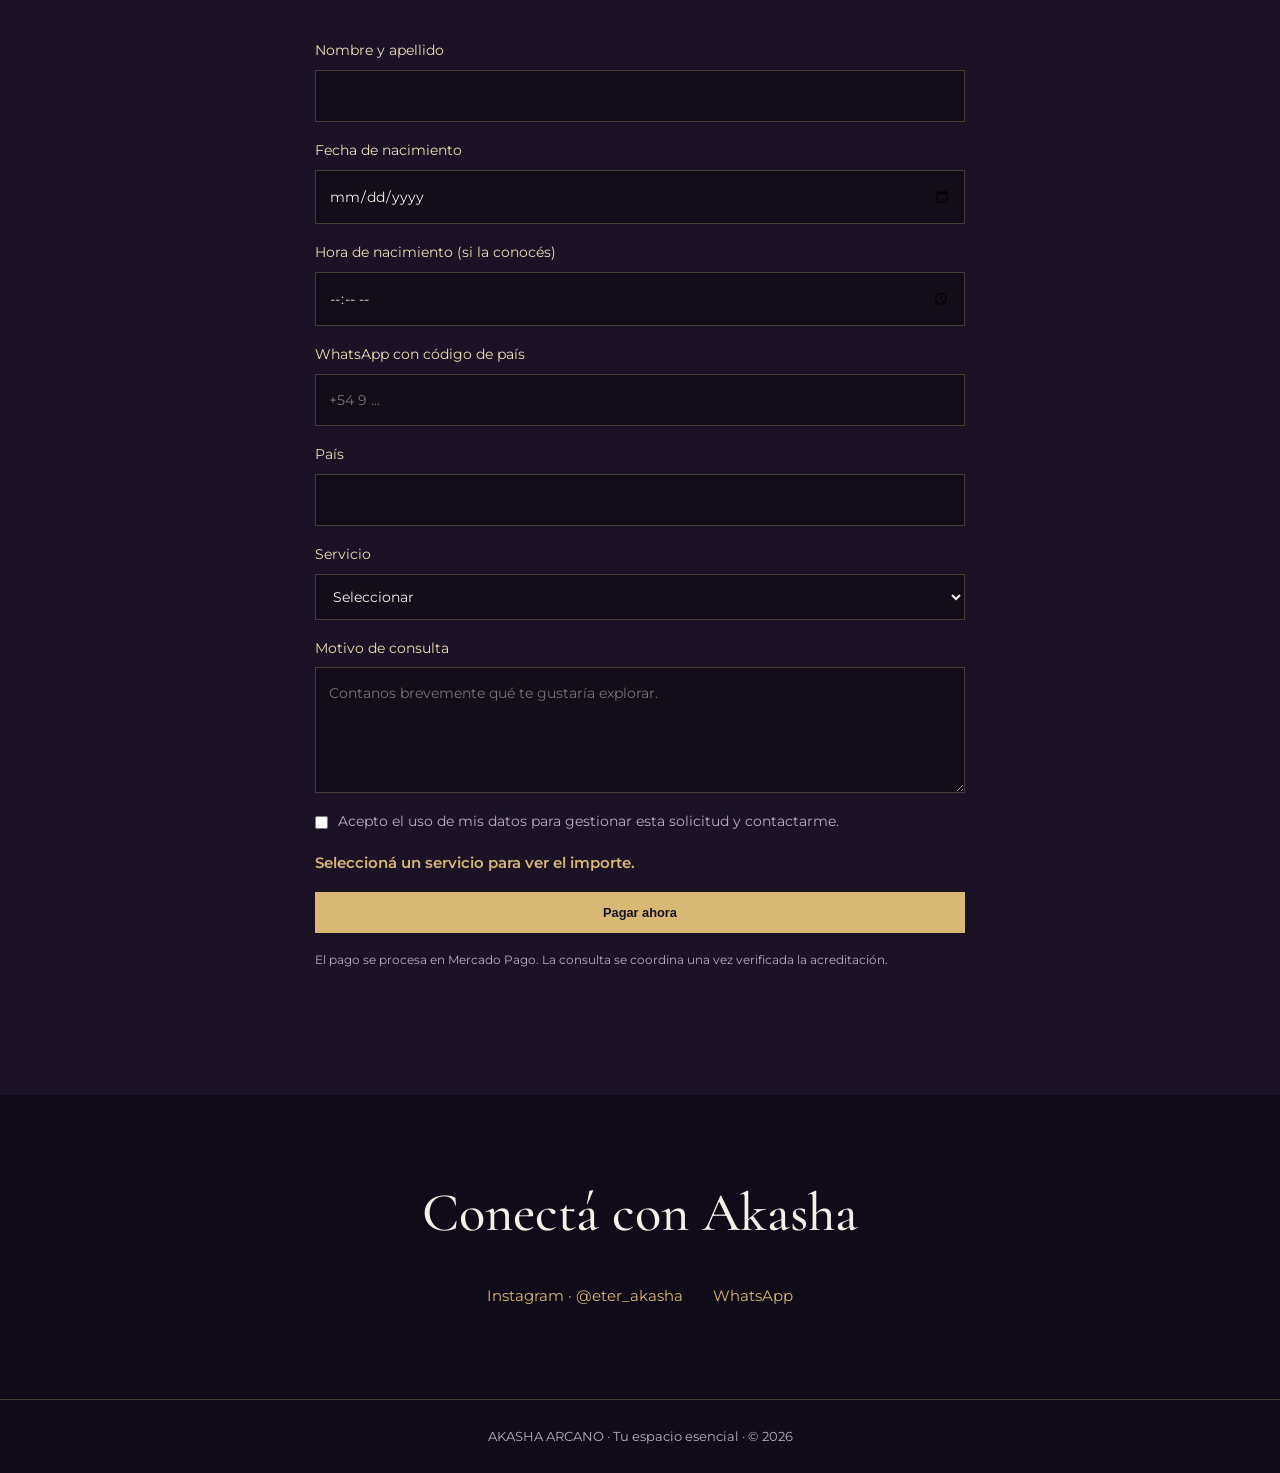
==== commit 8a4b4693: "Remove USD button from currency selection" ====
--- a/index.html
+++ b/index.html
@@ -31,7 +31,7 @@
   <section class="section dark" id="consultas">
     <div class="eyebrow">CONSULTAS PERSONALIZADAS</div><h2>Consultas online</h2>
     <p>Devolución personalizada en PDF por WhatsApp, una vez confirmado el pago.</p>
-<div class="currency"><button type="button" data-currency="ars" class="active">Argentina · ARS</button><button type="button" data-currency="usd"></button></div>
+<div class="currency"><button type="button" class="active">Argentina · ARS</button></div>
     <div class="catalog" id="catalog"></div>
   </section>
   <section class="section" id="experiencias">
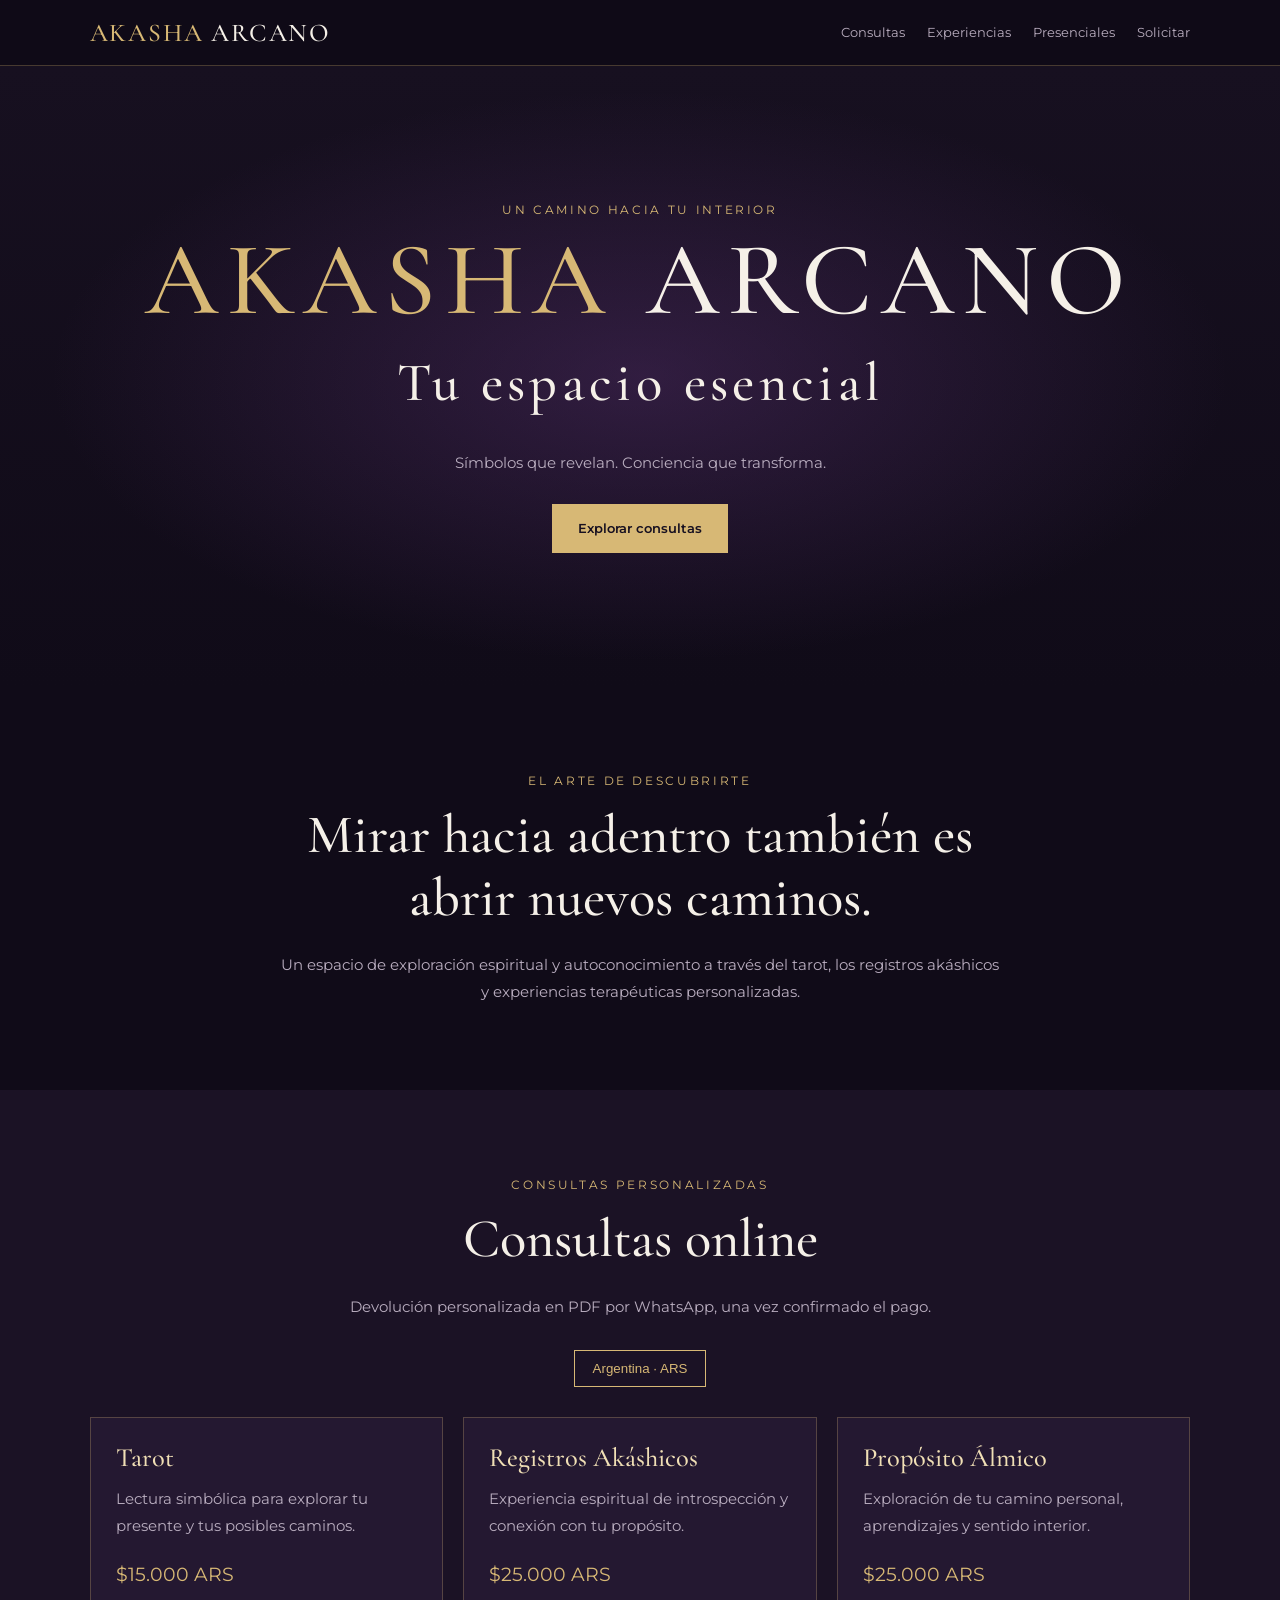
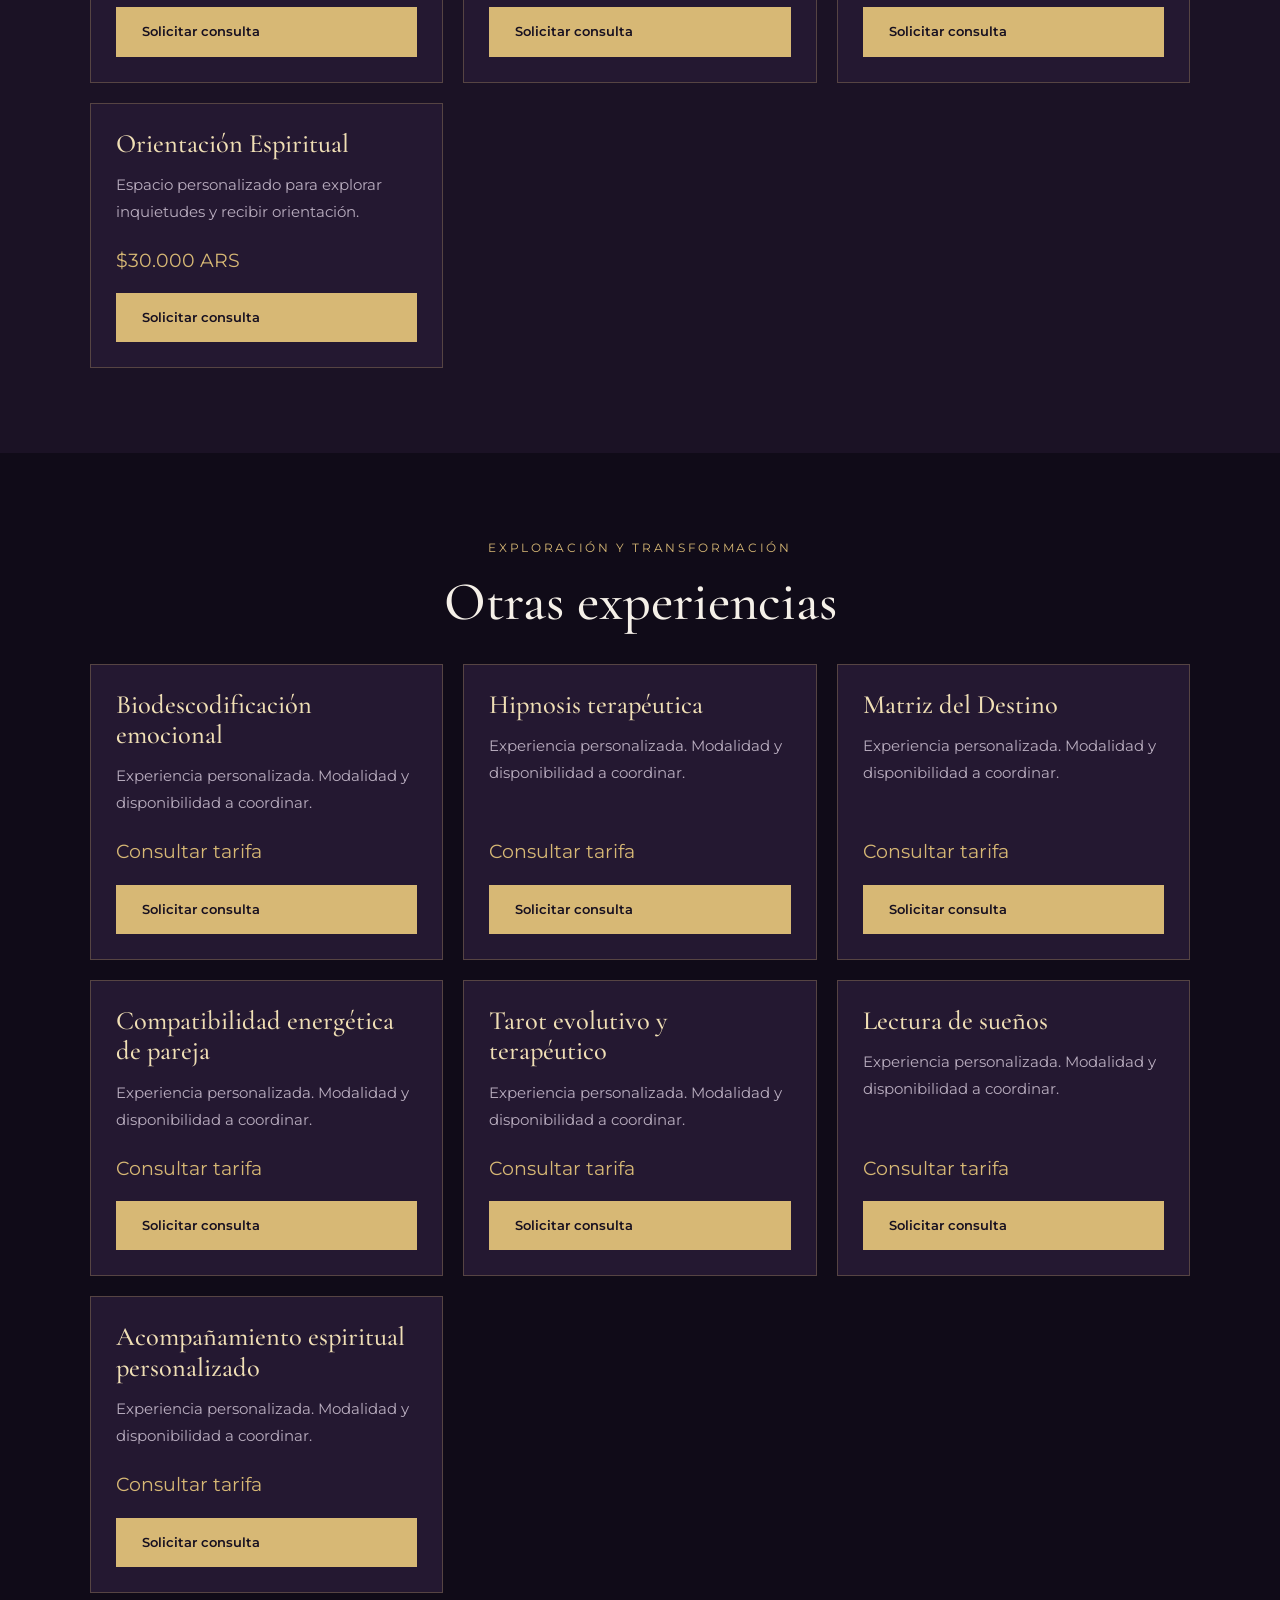
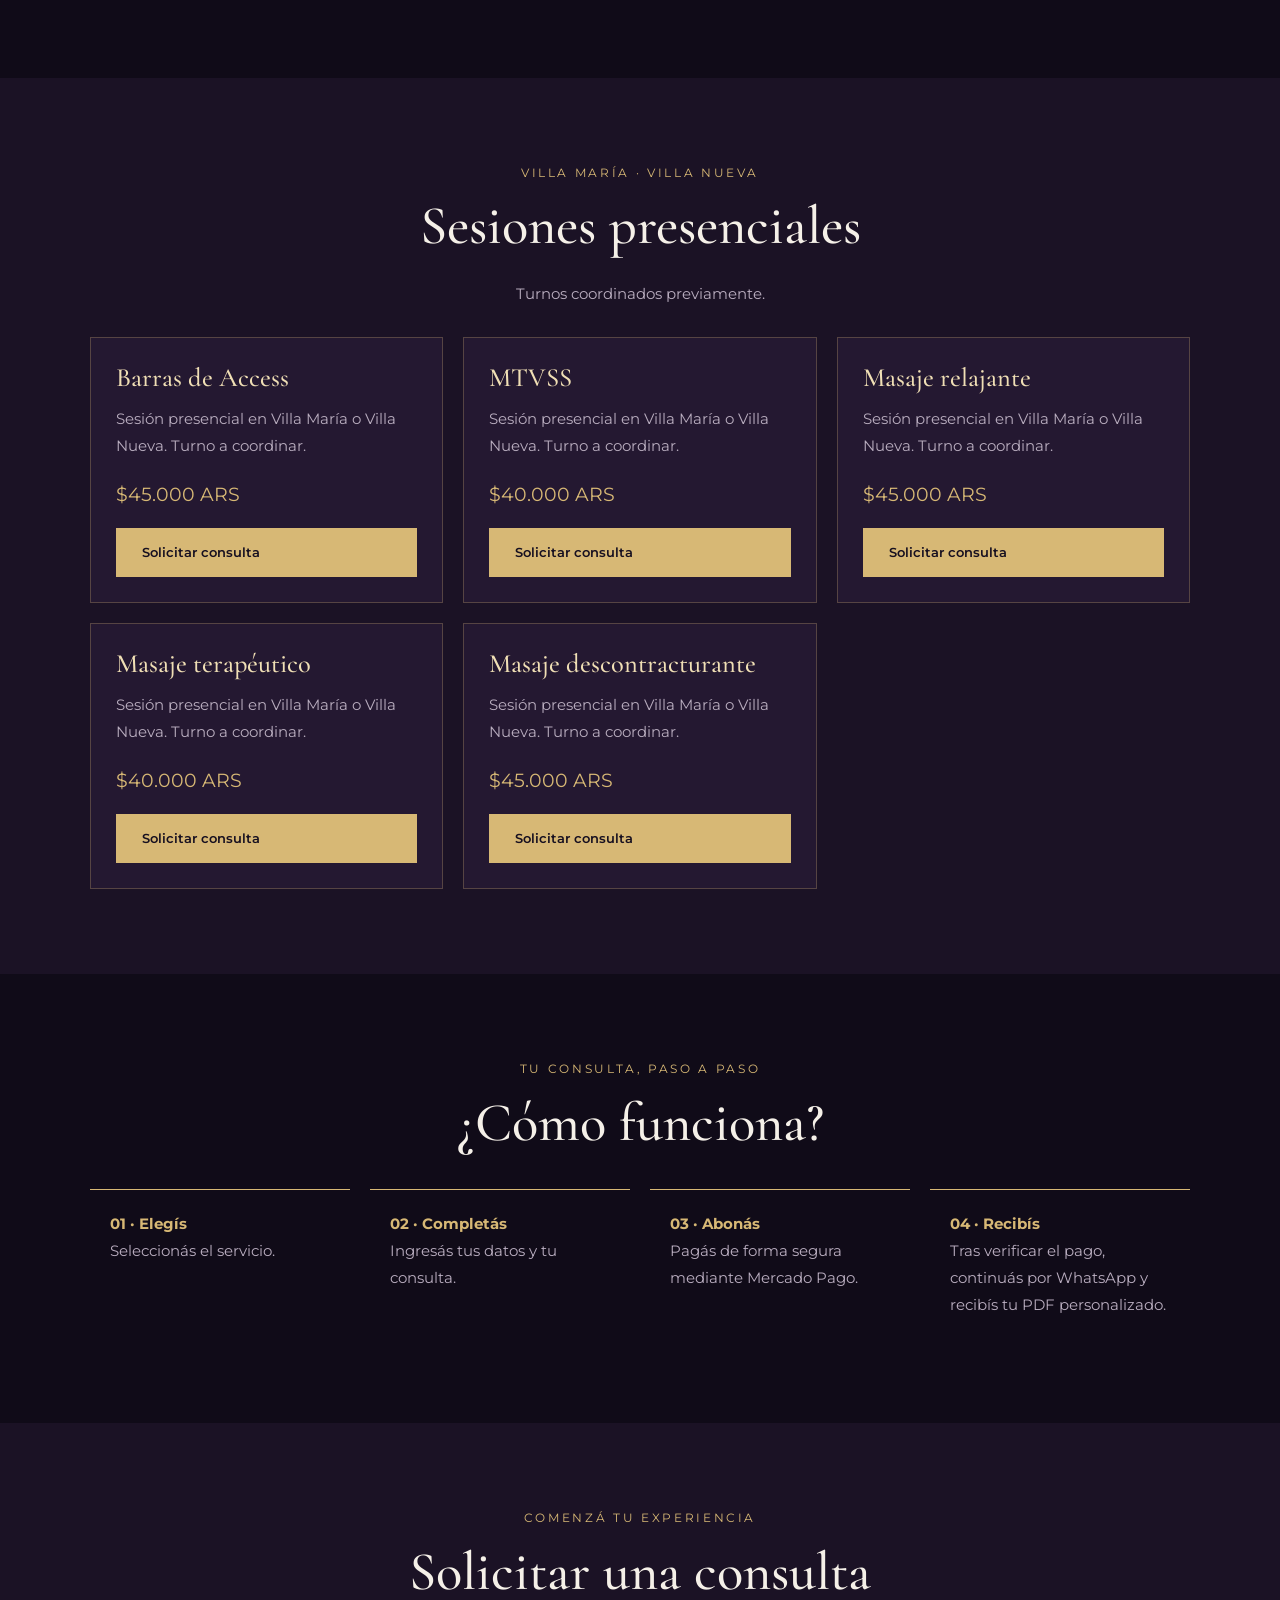
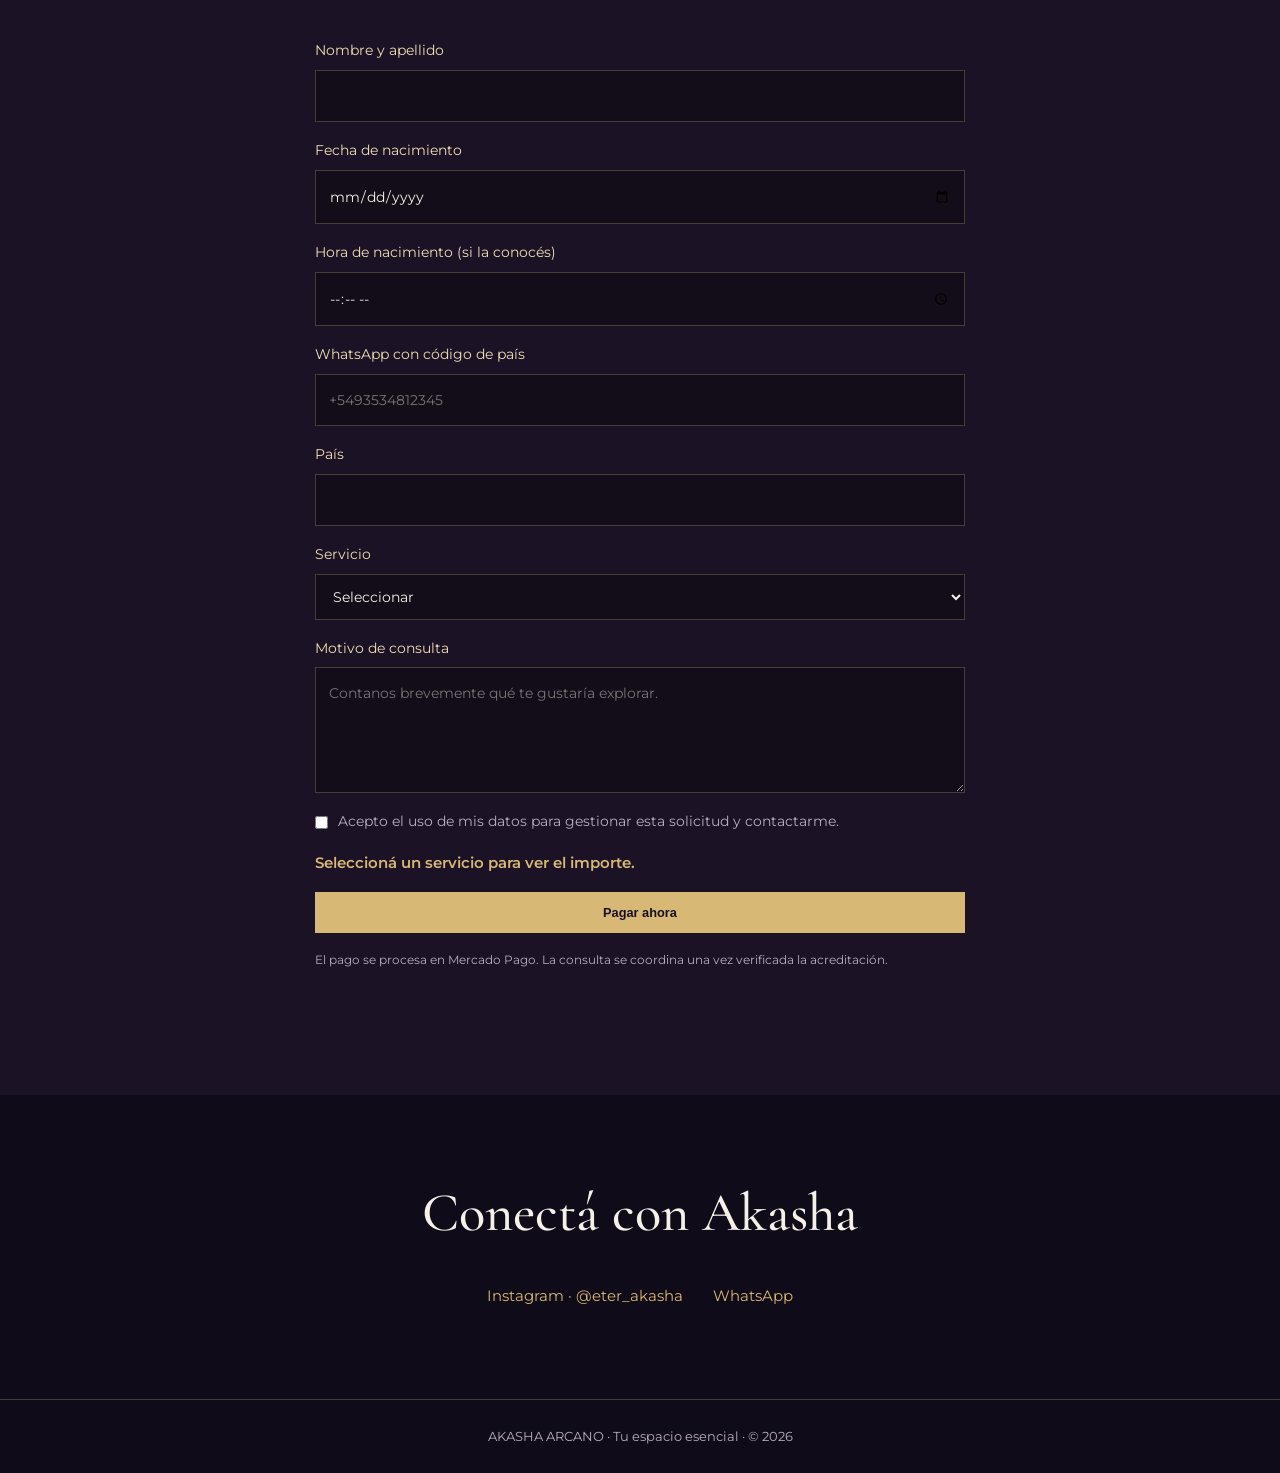
==== commit 6939e2a4: "Update index.html" ====
--- a/index.html
+++ b/index.html
@@ -50,7 +50,9 @@
       <label>Nombre y apellido<input name="nombre" required maxlength="120" autocomplete="name"></label>
       <label>Fecha de nacimiento<input name="fecha" type="date" required></label>
       <label>Hora de nacimiento (si la conocés)<input name="hora" type="time"></label>
-      <label>WhatsApp con código de país<input name="telefono" type="tel" placeholder="+54 9 ..." required></label>
+      <label>WhatsApp con código de país
+<input name="telefono" type="tel" placeholder="+5493534812345" pattern="\+?[0-9]{8,15}" title="Ingresá tu teléfono con código de país, por ejemplo +5493534812345" required>
+</label>
       <label>País<input name="pais" required autocomplete="country-name"></label>
       <label>Servicio<select id="serviceSelect" name="servicio" required><option value="">Seleccionar</option></select></label>
       <label>Motivo de consulta<textarea name="motivo" rows="4" maxlength="1500" placeholder="Contanos brevemente qué te gustaría explorar."></textarea></label>
